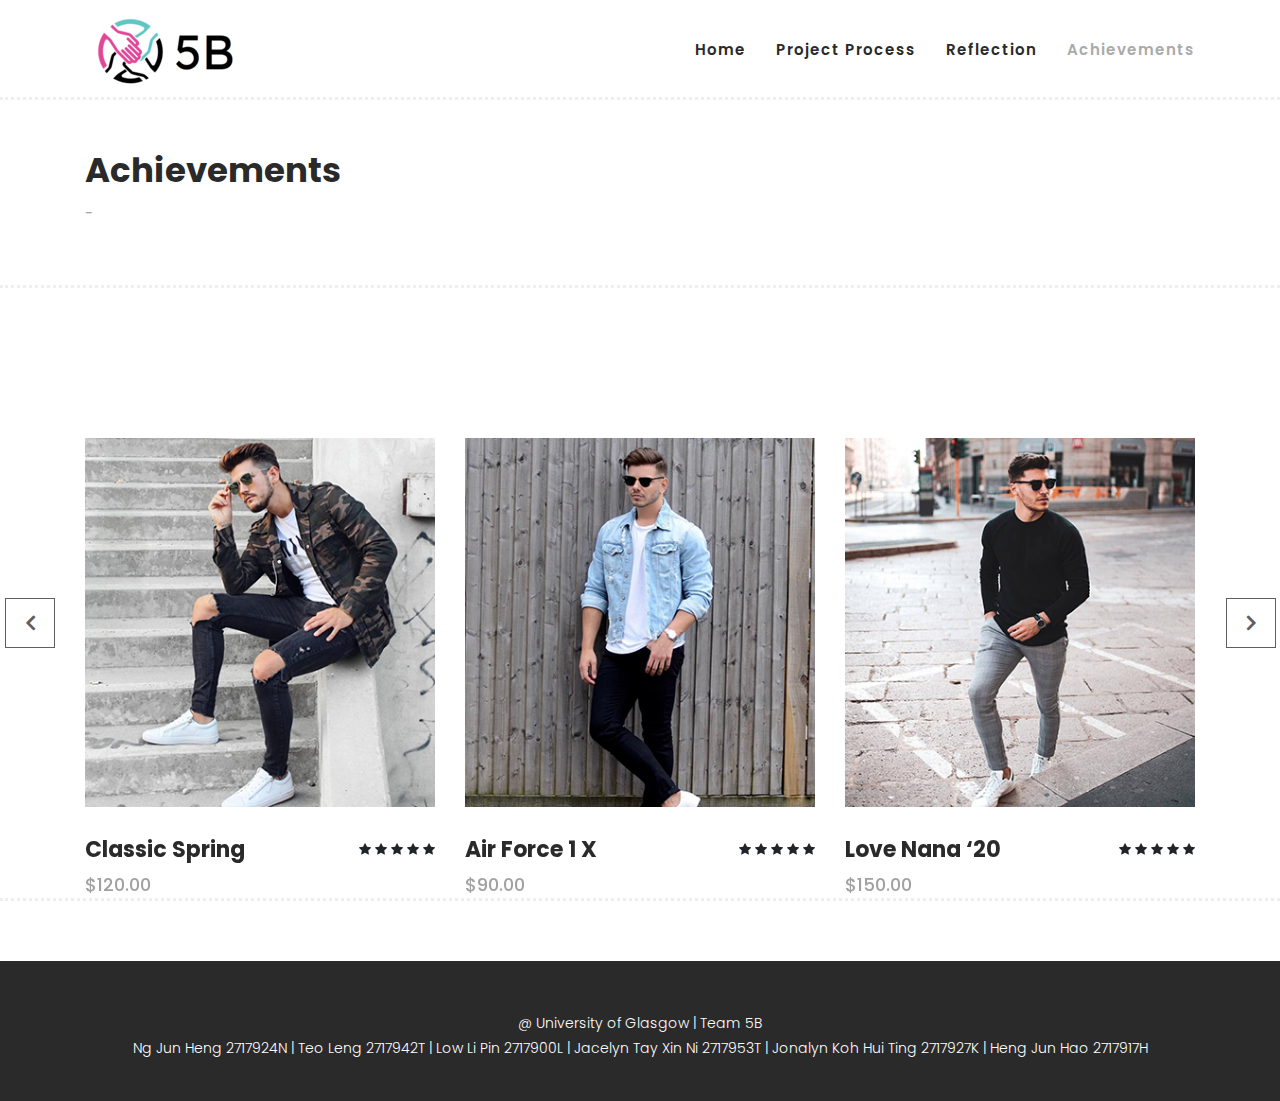
==== achievements.html @ 370e9b80 "projectProcess" ====
<!DOCTYPE html>
<html lang="en">

<head>

    <meta charset="utf-8">
    <meta name="viewport" content="width=device-width, initial-scale=1, shrink-to-fit=no">
    <meta name="description" content="">
    <meta name="author" content="">
    <link href="https://fonts.googleapis.com/css?family=Poppins:100,200,300,400,500,600,700,800,900&display=swap"
        rel="stylesheet">

    <title>Team 5B Portfolio</title>

    <!-- Additional CSS Files -->
    <link rel="stylesheet" type="text/css" href="assets/css/bootstrap.min.css">

    <link rel="stylesheet" type="text/css" href="assets/css/font-awesome.css">

    <link rel="stylesheet" href="assets/css/stylesheet.css">

    <link rel="stylesheet" href="assets/css/owl-carousel.css">

    <link rel="stylesheet" href="assets/css/lightbox.css">

</head>

<body>

    <!-- ***** Header Area Start ***** -->
    <header class="header-area header-sticky">
        <div class="container">
            <div class="row">
                <div class="col-12">
                    <nav class="main-nav">
                        <!-- ***** Logo Start ***** -->
                        <a href="index.html" class="logo">
                            <img src="assets/images/logo.png">
                        </a>
                        <!-- ***** Logo End ***** -->

                        <!-- ***** Menu Start ***** -->
                        <ul class="nav">
                            <li class="scroll-to-section"><a href="index.html">Home</a></li>
                            <li class="scroll-to-section"><a href="projectProcess.html">Project Process</a></li>
                            <li class="scroll-to-section"><a href="reflection.html">Reflection</a></li>
                            <li class="scroll-to-section"><a href="achievements.html" class="active">Achievements</a></li>
                        </ul>
                        <a class='menu-trigger'>
                            <span>Menu</span>
                        </a>
                        <!-- ***** Menu End ***** -->
                    </nav>
                </div>
            </div>
        </div>
    </header>
    <!-- ***** Header Area End ***** -->
    
    <!-- ***** Achievements Area Starts ***** -->
    <section class="section" id="achievements">
        <div class="container">
            <div class="row">
                <div class="col-lg-8">
                    <div class="section-heading">
                        <h2>Achievements</h2>
                        <span>-</span>
                    </div>
                </div>
            </div>
        </div>
    </section>

<!-- ***** Photo Gallery Starts ***** -->
<section class="section" id="photoGallery">
    <div class="container">
        <div class="row">
            <div class="col-lg-12">
                <div class="men-item-carousel">
                    <div class="owl-men-item owl-carousel">
                        <div class="item">
                            <div class="thumb">
                                <div class="hover-content">
                                    <ul>
                                        <li><a href="single-product.html"><i class="fa fa-eye"></i></a></li>
                                        <li><a href="single-product.html"><i class="fa fa-star"></i></a></li>
                                        <li><a href="single-product.html"><i class="fa fa-shopping-cart"></i></a></li>
                                    </ul>
                                </div>
                                <img src="assets/images/men-01.jpg" alt="">
                            </div>
                            <div class="down-content">
                                <h4>Classic Spring</h4>
                                <span>$120.00</span>
                                <ul class="stars">
                                    <li><i class="fa fa-star"></i></li>
                                    <li><i class="fa fa-star"></i></li>
                                    <li><i class="fa fa-star"></i></li>
                                    <li><i class="fa fa-star"></i></li>
                                    <li><i class="fa fa-star"></i></li>
                                </ul>
                            </div>
                        </div>
                        <div class="item">
                            <div class="thumb">
                                <div class="hover-content">
                                    <ul>
                                        <li><a href="single-product.html"><i class="fa fa-eye"></i></a></li>
                                        <li><a href="single-product.html"><i class="fa fa-star"></i></a></li>
                                        <li><a href="single-product.html"><i class="fa fa-shopping-cart"></i></a></li>
                                    </ul>
                                </div>
                                <img src="assets/images/men-02.jpg" alt="">
                            </div>
                            <div class="down-content">
                                <h4>Air Force 1 X</h4>
                                <span>$90.00</span>
                                <ul class="stars">
                                    <li><i class="fa fa-star"></i></li>
                                    <li><i class="fa fa-star"></i></li>
                                    <li><i class="fa fa-star"></i></li>
                                    <li><i class="fa fa-star"></i></li>
                                    <li><i class="fa fa-star"></i></li>
                                </ul>
                            </div>
                        </div>
                        <div class="item">
                            <div class="thumb">
                                <div class="hover-content">
                                    <ul>
                                        <li><a href="single-product.html"><i class="fa fa-eye"></i></a></li>
                                        <li><a href="single-product.html"><i class="fa fa-star"></i></a></li>
                                        <li><a href="single-product.html"><i class="fa fa-shopping-cart"></i></a></li>
                                    </ul>
                                </div>
                                <img src="assets/images/men-03.jpg" alt="">
                            </div>
                            <div class="down-content">
                                <h4>Love Nana ‘20</h4>
                                <span>$150.00</span>
                                <ul class="stars">
                                    <li><i class="fa fa-star"></i></li>
                                    <li><i class="fa fa-star"></i></li>
                                    <li><i class="fa fa-star"></i></li>
                                    <li><i class="fa fa-star"></i></li>
                                    <li><i class="fa fa-star"></i></li>
                                </ul>
                            </div>
                        </div>
                        <div class="item">
                            <div class="thumb">
                                <div class="hover-content">
                                    <ul>
                                        <li><a href="single-product.html"><i class="fa fa-eye"></i></a></li>
                                        <li><a href="single-product.html"><i class="fa fa-star"></i></a></li>
                                        <li><a href="single-product.html"><i class="fa fa-shopping-cart"></i></a></li>
                                    </ul>
                                </div>
                                <img src="assets/images/men-01.jpg" alt="">
                            </div>
                            <div class="down-content">
                                <h4>Classic Spring</h4>
                                <span>$120.00</span>
                                <ul class="stars">
                                    <li><i class="fa fa-star"></i></li>
                                    <li><i class="fa fa-star"></i></li>
                                    <li><i class="fa fa-star"></i></li>
                                    <li><i class="fa fa-star"></i></li>
                                    <li><i class="fa fa-star"></i></li>
                                </ul>
                            </div>
                        </div>
                    </div>
                </div>
            </div>
        </div>
    </div>
</section>
<!-- ***** Photo Gallery Ends ***** -->

    <!-- ***** Footer Start ***** -->
    <footer>
        <div class="container">
            <div class="col-lg-12">
                <div class="under-footer">
                    <p>@ University of Glasgow | Team 5B</p>
                    <p>Ng Jun Heng 2717924N | Teo Leng 2717942T | Low Li Pin 2717900L | Jacelyn Tay Xin Ni 2717953T |
                        Jonalyn Koh Hui Ting 2717927K | Heng Jun Hao 2717917H</p>
                </div>
            </div>
        </div>
    </footer>


    <!-- jQuery -->
    <script src="assets/js/jquery-2.1.0.min.js"></script>

    <!-- Bootstrap -->
    <script src="assets/js/popper.js"></script>
    <script src="assets/js/bootstrap.min.js"></script>

    <!-- Plugins -->
    <script src="assets/js/owl-carousel.js"></script>
    <script src="assets/js/accordions.js"></script>
    <script src="assets/js/datepicker.js"></script>
    <script src="assets/js/scrollreveal.min.js"></script>
    <script src="assets/js/waypoints.min.js"></script>
    <script src="assets/js/jquery.counterup.min.js"></script>
    <script src="assets/js/imgfix.min.js"></script>
    <script src="assets/js/slick.js"></script>
    <script src="assets/js/lightbox.js"></script>
    <script src="assets/js/isotope.js"></script>

    <!-- Global Init -->
    <script src="assets/js/custom.js"></script>

    <script>

        $(function () {
            var selectedClass = "";
            $("p").click(function () {
                selectedClass = $(this).attr("data-rel");
                $("#portfolio").fadeTo(50, 0.1);
                $("#portfolio div").not("." + selectedClass).fadeOut();
                setTimeout(function () {
                    $("." + selectedClass).fadeIn();
                    $("#portfolio").fadeTo(50, 1);
                }, 500);

            });
        });

    </script>

</body>

</html>
---- assets/css/stylesheet.css ----
@import url("https://fonts.googleapis.com/css?family=Poppins:100,200,300,400,500,600,700,800,900");

html, body, div, span, applet, object, iframe, h1, h2, h3, h4, h5, h6, p, blockquote, div
pre, a, abbr, acronym, address, big, cite, code, del, dfn, em, font, img, ins, kbd, q,
s, samp, small, strike, strong, sub, sup, tt, var, b, u, i, center, dl, dt, dd, ol, ul, li,
figure, header, nav, section, article, aside, footer, figcaption {
  margin: 0;
  padding: 0;
  border: 0;
  outline: 0;
}

.clearfix:after {
  content: ".";
  display: block;
  clear: both;
  visibility: hidden;
  line-height: 0;
  height: 0;
}

.clearfix {
  display: inline-block;
}

html[xmlns] .clearfix {
  display: block;
}

* html .clearfix {
  height: 1%;
}

ul, li {
  padding: 0;
  margin: 0;
  list-style: none;
}

header, nav, section, article, aside, footer, hgroup {
  display: block;
}

* {
  box-sizing: border-box;
}

html, body {
  font-family: 'Poppins', sans-serif;
  font-weight: 400;
  background-color: #fff;
  font-size: 16px;
  -ms-text-size-adjust: 100%;
  -webkit-font-smoothing: antialiased;
  -moz-osx-font-smoothing: grayscale;
}

a {
  text-decoration: none !important;
}

h1, h2, h3, h4, h5, h6 {
  margin-top: 0px;
  margin-bottom: 0px;
}

ul {
  margin-bottom: 0px;
}

p {
  font-size: 14px;
  line-height: 25px;
  color: #2a2a2a;
}

/* 
---------------------------------------------
global styles
--------------------------------------------- 
*/
html,
body {
  background: #fff;
  font-family: 'Poppins', sans-serif;
}

::selection {
  background: #2a2a2a;
  color: #fff;
}

::-moz-selection {
  background: #2a2a2a;
  color: #fff;
}

@media (max-width: 991px) {
  html, body {
    overflow-x: hidden;
  }
  .mobile-top-fix {
    margin-top: 30px;
    margin-bottom: 0px;
  }
  .mobile-bottom-fix {
    margin-bottom: 30px;
  }
  .mobile-bottom-fix-big {
    margin-bottom: 60px;
  }
}

.main-border-button a {
  font-size: 13px;
  color: #fff;
  border: 1px solid #fff;
  padding: 12px 25px;
  display: inline-block;
  font-weight: 500;
  transition: all .3s;
}

.main-border-button a:hover {
  background-color: #fff;
  color: #2a2a2a;
}

.main-white-button a {
  font-size: 13px;
  color: #2a2a2a;
  background-color: #fff;
  padding: 12px 25px;
  display: inline-block;
  border-radius: 3px;
  font-weight: 600;
  transition: all .3s;
}

.main-white-button a:hover {
  opacity: 0.9;
}

.main-text-button a {
  font-size: 13px;
  color: #fff;
  font-weight: 600;
  transition: all .3s;
}

.main-text-button a:hover {
  opacity: 0.9;
}

.section-heading h2 {
  font-size: 34px;
  font-weight: 700;
  color: #2a2a2a;
}

.section-heading span {
  font-size: 14px;
  color: #a1a1a1;
  font-style: italic;
  font-weight: 400;
}



/* 
---------------------------------------------
header
--------------------------------------------- 
*/

.background-header {
  border-bottom: none !important;
  background-color: #fff;
  height: 80px!important;
  position: fixed!important;
  top: 0px;
  left: 0px;
  right: 0px;
  box-shadow: 0px 0px 10px rgba(0,0,0,0.15)!important;
}

.background-header .logo,
.background-header .main-nav .nav li a {
  color: #1e1e1e!important;
}

.background-header .main-nav .nav li:hover a {
  color: #2a2a2a!important;
}

.background-header .nav li a.active {
  color: #2a2a2a!important;
}

.header-area {
  border-bottom: 3px dotted #eee;
  box-shadow: none;
  background-color: #fff;
  position: absolute;
  top: 0px;
  left: 0px;
  right: 0px;
  z-index: 100;
  height: 100px;
  -webkit-transition: all .5s ease 0s;
  -moz-transition: all .5s ease 0s;
  -o-transition: all .5s ease 0s;
  transition: all .5s ease 0s;
}

.header-area .main-nav {
  min-height: 80px;
  background: transparent;
}

.header-area .main-nav .logo {
  line-height: 100px;
  color: #fff;
  font-size: 28px;
  font-weight: 700;
  text-transform: uppercase;
  letter-spacing: 2px;
  float: left;
  -webkit-transition: all 0.3s ease 0s;
  -moz-transition: all 0.3s ease 0s;
  -o-transition: all 0.3s ease 0s;
  transition: all 0.3s ease 0s;
}

.background-header .main-nav .logo {
  line-height: 75px;
}

.background-header .nav {
  margin-top: 20px !important;
}

.header-area .main-nav .nav {
  float: right;
  margin-top: 30px;
  margin-right: 0px;
  background-color: transparent;
  -webkit-transition: all 0.3s ease 0s;
  -moz-transition: all 0.3s ease 0s;
  -o-transition: all 0.3s ease 0s;
  transition: all 0.3s ease 0s;
  position: relative;
  z-index: 999;
}

.header-area .main-nav .nav li {
  padding-left: 15px;
  padding-right: 15px;
}

.header-area .main-nav .nav li:last-child {
  padding-right: 0px;
}

.header-area .main-nav .nav li a {
  display: block;
  font-weight: 600;
  font-size: 15px;
  color: #2a2a2a;
  text-transform: capitalize;
  -webkit-transition: all 0.3s ease 0s;
  -moz-transition: all 0.3s ease 0s;
  -o-transition: all 0.3s ease 0s;
  transition: all 0.3s ease 0s;
  height: 40px;
  line-height: 40px;
  border: transparent;
  letter-spacing: 1px;
}

.header-area .main-nav .nav li a {
  color: #2a2a2a;
}

.header-area .main-nav .nav li:hover a,
.header-area .main-nav .nav li a.active {
  color: #aaa!important;
}

.background-header .main-nav .nav li:hover a,
.background-header .main-nav .nav li a.active {
  color: #aaa!important;
  opacity: 1;
}

.header-area .main-nav .nav li.submenu {
  position: relative;
  padding-right: 30px;
}

.header-area .main-nav .nav li.submenu:after {
  font-family: FontAwesome;
  content: "\f107";
  font-size: 12px;
  color: #2a2a2a;
  position: absolute;
  right: 18px;
  top: 12px;
}

.background-header .main-nav .nav li.submenu:after {
  color: #2a2a2a;
}

.header-area .main-nav .nav li.submenu ul {
  position: absolute;
  width: 200px;
  box-shadow: 0 2px 28px 0 rgba(0, 0, 0, 0.06);
  overflow: hidden;
  top: 50px;
  opacity: 0;
  transform: translateY(+2em);
  visibility: hidden;
  z-index: -1;
  transition: all 0.3s ease-in-out 0s, visibility 0s linear 0.3s, z-index 0s linear 0.01s;
}

.header-area .main-nav .nav li.submenu ul li {
  margin-left: 0px;
  padding-left: 0px;
  padding-right: 0px;
}

.header-area .main-nav .nav li.submenu ul li a {
  opacity: 1;
  display: block;
  background: #f7f7f7;
  color: #2a2a2a!important;
  padding-left: 20px;
  height: 40px;
  line-height: 40px;
  -webkit-transition: all 0.3s ease 0s;
  -moz-transition: all 0.3s ease 0s;
  -o-transition: all 0.3s ease 0s;
  transition: all 0.3s ease 0s;
  position: relative;
  font-size: 13px;
  font-weight: 400;
  border-bottom: 1px solid #eee;
}

.header-area .main-nav .nav li.submenu ul li a:hover {
  background: #fff;
  color: #aaa!important;
  padding-left: 25px;
}

.header-area .main-nav .nav li.submenu ul li a:hover:before {
  width: 3px;
}

.header-area .main-nav .nav li.submenu:hover ul {
  visibility: visible;
  opacity: 1;
  z-index: 1;
  transform: translateY(0%);
  transition-delay: 0s, 0s, 0.3s;
}

.header-area .main-nav .menu-trigger {
  cursor: pointer;
  display: block;
  position: absolute;
  top: 33px;
  width: 32px;
  height: 40px;
  text-indent: -9999em;
  z-index: 99;
  right: 40px;
  display: none;
}

.background-header .main-nav .menu-trigger {
  top: 23px;
}

.header-area .main-nav .menu-trigger span,
.header-area .main-nav .menu-trigger span:before,
.header-area .main-nav .menu-trigger span:after {
  -moz-transition: all 0.4s;
  -o-transition: all 0.4s;
  -webkit-transition: all 0.4s;
  transition: all 0.4s;
  background-color: #1e1e1e;
  display: block;
  position: absolute;
  width: 30px;
  height: 2px;
  left: 0;
}

.background-header .main-nav .menu-trigger span,
.background-header .main-nav .menu-trigger span:before,
.background-header .main-nav .menu-trigger span:after {
  background-color: #1e1e1e;
}

.header-area .main-nav .menu-trigger span:before,
.header-area .main-nav .menu-trigger span:after {
  -moz-transition: all 0.4s;
  -o-transition: all 0.4s;
  -webkit-transition: all 0.4s;
  transition: all 0.4s;
  background-color: #1e1e1e;
  display: block;
  position: absolute;
  width: 30px;
  height: 2px;
  left: 0;
  width: 75%;
}

.background-header .main-nav .menu-trigger span:before,
.background-header .main-nav .menu-trigger span:after {
  background-color: #1e1e1e;
}

.header-area .main-nav .menu-trigger span:before,
.header-area .main-nav .menu-trigger span:after {
  content: "";
}

.header-area .main-nav .menu-trigger span {
  top: 16px;
}

.header-area .main-nav .menu-trigger span:before {
  -moz-transform-origin: 33% 100%;
  -ms-transform-origin: 33% 100%;
  -webkit-transform-origin: 33% 100%;
  transform-origin: 33% 100%;
  top: -10px;
  z-index: 10;
}

.header-area .main-nav .menu-trigger span:after {
  -moz-transform-origin: 33% 0;
  -ms-transform-origin: 33% 0;
  -webkit-transform-origin: 33% 0;
  transform-origin: 33% 0;
  top: 10px;
}

.header-area .main-nav .menu-trigger.active span,
.header-area .main-nav .menu-trigger.active span:before,
.header-area .main-nav .menu-trigger.active span:after {
  background-color: transparent;
  width: 100%;
}

.header-area .main-nav .menu-trigger.active span:before {
  -moz-transform: translateY(6px) translateX(1px) rotate(45deg);
  -ms-transform: translateY(6px) translateX(1px) rotate(45deg);
  -webkit-transform: translateY(6px) translateX(1px) rotate(45deg);
  transform: translateY(6px) translateX(1px) rotate(45deg);
  background-color: #1e1e1e;
}

.background-header .main-nav .menu-trigger.active span:before {
  background-color: #1e1e1e;
}

.header-area .main-nav .menu-trigger.active span:after {
  -moz-transform: translateY(-6px) translateX(1px) rotate(-45deg);
  -ms-transform: translateY(-6px) translateX(1px) rotate(-45deg);
  -webkit-transform: translateY(-6px) translateX(1px) rotate(-45deg);
  transform: translateY(-6px) translateX(1px) rotate(-45deg);
  background-color: #1e1e1e;
}

.background-header .main-nav .menu-trigger.active span:after {
  background-color: #1e1e1e;
}

.header-area.header-sticky {
  min-height: 80px;
}

.header-area .nav {
  margin-top: 30px;
}

.header-area.header-sticky .nav li a.active {
  color: #aaa;
}

@media (max-width: 1200px) {
  .header-area .main-nav .nav li {
    padding-left: 12px;
    padding-right: 12px;
  }
  .header-area .main-nav:before {
    display: none;
  }
}

@media (max-width: 767px) {
  .header-area .main-nav .logo {
    color: #1e1e1e;
  }
  .header-area.header-sticky .nav li a:hover,
  .header-area.header-sticky .nav li a.active {
    color: #aaa!important;
    opacity: 1;
  }
  .header-area.header-sticky .nav li.search-icon a {
    width: 100%;
  }
  .header-area {
    background-color: #f7f7f7;
    padding: 0px 15px;
    height: 100px;
    box-shadow: none;
    text-align: center;
  }
  .header-area .container {
    padding: 0px;
  }
  .header-area .logo {
    margin-left: 30px;
  }
  .header-area .menu-trigger {
    display: block !important;
  }
  .header-area .main-nav {
    overflow: hidden;
  }
  .header-area .main-nav .nav {
    float: none;
    width: 100%;
    display: none;
    -webkit-transition: all 0s ease 0s;
    -moz-transition: all 0s ease 0s;
    -o-transition: all 0s ease 0s;
    transition: all 0s ease 0s;
    margin-left: 0px;
  }
  .header-area .main-nav .nav li:first-child {
    border-top: 1px solid #eee;
  }
  .header-area.header-sticky .nav {
    margin-top: 100px !important;
  }
  .header-area .main-nav .nav li {
    width: 100%;
    background: #fff;
    border-bottom: 1px solid #eee;
    padding-left: 0px !important;
    padding-right: 0px !important;
  }
  .header-area .main-nav .nav li a {
    height: 50px !important;
    line-height: 50px !important;
    padding: 0px !important;
    border: none !important;
    background: #f7f7f7 !important;
    color: #191a20 !important;
  }
  .header-area .main-nav .nav li a:hover {
    background: #eee !important;
    color: #aaa!important;
  }
  .header-area .main-nav .nav li.submenu ul {
    position: relative;
    visibility: inherit;
    opacity: 1;
    z-index: 1;
    transform: translateY(0%);
    transition-delay: 0s, 0s, 0.3s;
    top: 0px;
    width: 100%;
    box-shadow: none;
    height: 0px;
  }
  .header-area .main-nav .nav li.submenu ul li a {
    font-size: 12px;
    font-weight: 400;
  }
  .header-area .main-nav .nav li.submenu ul li a:hover:before {
    width: 0px;
  }
  .header-area .main-nav .nav li.submenu ul.active {
    height: auto !important;
  }
  .header-area .main-nav .nav li.submenu:after {
    color: #3B566E;
    right: 25px;
    font-size: 14px;
    top: 15px;
  }
  .header-area .main-nav .nav li.submenu:hover ul, .header-area .main-nav .nav li.submenu:focus ul {
    height: 0px;
  }
}

@media (min-width: 767px) {
  .header-area .main-nav .nav {
    display: flex !important;
  }
}


/* 
---------------------------------------------
banner
--------------------------------------------- 
*/

.main-banner {
  border-bottom: 3px dotted #eee;
  padding-top: 120px;
  padding-bottom: 30px;
}

.main-banner .left-content .thumb img {
  width: 204%;
  overflow: hidden;
}

.main-banner .left-content .thumb {
  position: relative;
}

.main-banner .left-content .thumb:before {
  content: "";
  position: absolute;
  top: 0;
  left: 0;
  width: 204%;
  height: 100%;
  background-color: rgba(0, 0, 0, 0.5); /* Adjust the opacity (last value) as needed */
}

.main-banner .left-content .inner-content {
  position: absolute;
  left: 100px;
  top: 50%;
}

.main-banner .left-content .inner-content h4 {
  color: #fff;
  margin-top: -10px;
  font-size: 52px;
  font-weight: 700;
  margin-bottom: 20px;
}

.main-banner .left-content .inner-content span {
  font-size: 16px;
  color: #fff;
  font-weight: 400;
  font-style: italic;
  display: block;
  margin-bottom: 30px;
}

/*
---------------------------------------------
Project Background
---------------------------------------------
*/

#projectBg {
  padding-top: 50px;
  padding-bottom: 50px;
  border-bottom: 3px dotted #eee;
}

#projectBg .left-content {
  margin-right: 30px;
}

#projectBg .left-content h2 {
  font-size: 34px;
  font-weight: 700;
  color: #2a2a2a;
}

#projectBg .left-content p {
  font-size: 14px;
  color: #2a2a2a;
  font-weight: 500;
  display: block;
  margin-top: 25px;
}

#projectBg .left-content .main-border-button a {
  color: #2a2a2a;
  border-color: #2a2a2a;
  margin-top: 35px;
}

#projectBg .left-content .main-border-button a:hover {
  background-color: #2a2a2a;
  color: #fff;
}

#projectBg img {
  width: 100%;
  overflow: hidden;
}

#projectBg .leather {
  margin-bottom: 30px;
}

#projectBg .first-image {
  margin-bottom: 30px;
  margin-left: 20px;
}

/*
---------------------------------------------
Problem
---------------------------------------------
*/

#problem {
  padding-top: 50px;
  padding-bottom: 50px;
  border-bottom: 3px dotted #eee;
}

#problem .left-content {
  margin-right: 30px;
}

#problem .left-content h2 {
  font-size: 34px;
  font-weight: 700;
  color: #2a2a2a;
  margin-left: 11px;
}

#problem .left-content p {
  font-size: 14px;
  color: #2a2a2a;
  font-weight: 500;
  display: block;
  margin-top: 25px;
  margin-left: 11px;
}

/*
---------------------------------------------
Project Process
---------------------------------------------
*/

#projectProcess {
  padding-top: 150px;
  border-bottom: 3px dotted #eee;
}

#projectProcess .section-heading {
  margin-bottom: 60px;
}

#projectProcess .section-heading h2{
  margin-bottom: 10px;
}

/*
---------------------------------------------
July 18
---------------------------------------------
*/

#jul18 {
  padding-top: 50px;
  padding-bottom: 50px;
  margin-left: 30px;
  border-bottom: 3px dotted #eee;
}

#jul18 .left-content {
  margin-right: 30px;
}

#jul18 .left-content h2 {
  font-size: 34px;
  font-weight: 700;
  color: #2a2a2a;
}

#jul18 .left-content p {
  font-size: 14px;
  color: #2a2a2a;
  font-weight: 500;
  display: block;
  margin-top: 25px;
}

#jul18 .left-content ol {
  font-size: 14px;
  color: #2a2a2a;
  font-weight: 500;
  display: block;
  margin-top: 25px;
}

#jul18 .left-content li {
  list-style-type: decimal;
  margin-left: 20px;
}

#jul18 .left-content .main-border-button a {
  color: #2a2a2a;
  border-color: #2a2a2a;
  margin-top: 35px;
}

#jul18 .left-content .main-border-button a:hover {
  background-color: #2a2a2a;
  color: #fff;
}

#jul18 img {
  width: 100%;
  overflow: hidden;
}

#jul18 .leather {
  margin-bottom: 30px;
}

#jul18 .first-image {
  margin-bottom: 30px;
  margin-left: 20px;
}

/*
---------------------------------------------
July 19
---------------------------------------------
*/

#jul19 {
  padding-top: 50px;
  padding-bottom: 50px;
  border-bottom: 3px dotted #eee;
}

#jul19 .left-content {
  margin-right: 30px;
}

#jul19 .left-content h2 {
  font-size: 34px;
  font-weight: 700;
  color: #2a2a2a;
}

#jul19 .left-content p {
  font-size: 14px;
  color: #2a2a2a;
  font-weight: 500;
  display: block;
  margin-top: 25px;
}

#jul19 .left-content ol {
  font-size: 14px;
  color: #2a2a2a;
  font-weight: 500;
  display: block;
  margin-top: 25px;
}

#jul19 .left-content li {
  list-style-type: decimal;
  margin-left: 20px;
}

#jul19 .left-content .main-border-button a {
  color: #2a2a2a;
  border-color: #2a2a2a;
  margin-top: 35px;
}

#jul19 .left-content .main-border-button a:hover {
  background-color: #2a2a2a;
  color: #fff;
}

#jul19 img {
  width: 100%;
  overflow: hidden;
}

#jul19 .right-content p{
  font-style: italic;
  font-size: 12px;;
  text-align: center;
  margin-bottom: 25px;
}

#jul19 .leather {
  margin-bottom: 30px;
}

#jul19 .first-image {
  margin-bottom: 5px;
  margin-left: 20px;
}

#jul19 .second-image {
  margin-bottom: 5px;
  margin-left: 20px;
}

#jul19 .third-image {
  margin-bottom: 5px;
  margin-left: 20px;
}

/*
---------------------------------------------
Reflection
---------------------------------------------
*/

#reflection {
  padding-top: 150px;
  border-bottom: 3px dotted #eee;
}

#reflection .section-heading {
  margin-bottom: 60px;
}

#reflection .section-heading h2{
  margin-bottom: 10px;
}

/*
---------------------------------------------
Achievements
---------------------------------------------
*/

#achievements {
  padding-top: 150px;
  border-bottom: 3px dotted #eee;
}

#achievements .section-heading {
  margin-bottom: 60px;
}

#achievements .section-heading h2{
  margin-bottom: 10px;
}

/* 
---------------------------------------------
footer
--------------------------------------------- 
*/

footer {
  margin-top: 60px;
  padding: 10px 0px 30px 0px;
  background-color: #2a2a2a;
}

footer .logo {
  margin-bottom: 20px;
}

footer ul li {
  display: block;
  margin-bottom: 10px;
}

footer ul li a {
  font-size: 14px;
  color: #fff;
  transition: all .3s;
}

footer ul li a:hover {
  color: #aaa;
}

footer h4 {
  letter-spacing: 0.5px;
  font-size: 16px;
  color: #fff;
  font-weight: 700;
  margin-bottom: 20px;
}

footer .under-footer {
  margin-top: 30px;
  margin-bottom: 10px;
  padding-top: 10px;
  text-align: center;
}

footer .under-footer ul {
  margin-top: 20px;
}

footer .under-footer ul li {
  display: inline-block;
  margin: 0px 10px;
}

footer .under-footer ul li a {
  font-size: 22px;
}

footer .under-footer p {
  color: #fff;
  font-size: 14px;
  font-weight: 300;
}

footer .under-footer a {
  color: #cff;
}

footer .under-footer a:hover {
  color: #c66;
}

/*
---------------------------------------------
Photo Gallery
---------------------------------------------
*/

#photoGallery {
  padding-top: 150px;
  border-bottom: 3px dotted #eee;
}

#photoGallery .section-heading {
  margin-bottom: 60px;
}

#photoGallery .section-heading h2{
  margin-bottom: 10px;
}

#photoGallery .item .down-content {
  padding-top: 30px;
  position: relative;
  z-index: 3;
  background-color: #fff;
}

#photoGallery .item .down-content h4 {
  font-size: 22px;
  color: #2a2a2a;
  font-weight: 700;
  margin-bottom: 8px;
}

#photoGallery .item .down-content span {
  font-size: 18px;
  color: #a1a1a1;
  font-weight: 500;
  display: block;
}

#photoGallery .item .down-content ul.stars {
  position: absolute;
  right: 0;
  top: 30px;
}

#photoGallery .item .down-content ul.stars li {
  display: inline;
  font-size: 13px;
}

#photoGallery .item .thumb .hover-content {
  position: absolute;
  z-index: 2;
  text-align: center;
  bottom: -60px;
  width: 100%;
  opacity: 0;
  visibility: hidden;
  transition: all .5s;
}

#photoGallery .item .thumb:hover .hover-content {
  bottom: 30px;
  opacity: 1;
  visibility: visible;
}

#photoGallery .item .thumb {
  position: relative;
}

#photoGallery .item .thumb .hover-content ul li {
  display: inline;
  margin: 0px 10px;
}

#photoGallery .item .thumb .hover-content ul li a {
  width: 50px;
  height: 50px;
  text-align: center;
  line-height: 50px;
  display: inline-block;
  color: #2a2a2a;
  background-color: #fff;
}

#prophotoGalleryjectProcess .owl-nav {
  text-align: center;
  position: absolute;
  width: 100%;
  top: 40%;
  transform: translateY(-25px);
}

#photoGallery .owl-dots {
  display: none;
}
    
#photoGallery .owl-nav .owl-prev{
  position: absolute;
  left: -80px;
  top: 160px;
  outline: none;
}

#photoGallery .owl-nav .owl-prev span,
#photoGallery .owl-nav .owl-next span {
  opacity: 0;
}

#photoGallery .owl-nav .owl-prev:before {
  display: inline-block;
  font-family: 'FontAwesome';
  color: #2a2a2a;
  font-size: 25px;
  font-weight: 700;
  content: '\f104';
  width: 50px;
  height: 50px;
  background-color: transparent;
  line-height: 48px;
  border :1px solid #2a2a2a;
}

#photoGallery .owl-nav .owl-prev {
  opacity: 0.75;
  transition: all .5s;
}

#photoGallery .owl-nav .owl-prev:hover {
  opacity: 1;
}

#photoGallery .owl-nav .owl-next {
  opacity: 0.75;
  transition: all .5s;
}

#photoGallery .owl-nav .owl-next:hover {
  opacity: 1;
}

#photoGallery .owl-nav .owl-next{
  outline: none;
  position: absolute;
  right: -85px;
  top: 160px;
}

#photoGallery .owl-nav .owl-next:before {
  display: inline-block;
  font-family: 'FontAwesome';
  color: #2a2a2a;
  font-size: 25px;
  font-weight: 700;
  content: '\f105';
  width: 50px;
  height: 50px;
  background-color: transparent;
  line-height: 48px;
  border :1px solid #2a2a2a;
}










/* 
---------------------------------------------
Products Page
--------------------------------------------- 
*/

.page-heading {
  margin-top: 160px;
  margin-bottom: 30px;
  background-image: url(../images/products-page-heading.jpg);
  background-position: center center;
  background-size: cover;
  background-repeat: no-repeat;
}

.page-heading .inner-content {
  padding: 150px 0px;
  text-align: center;
}

.page-heading .inner-content h2 {
  font-size: 52px;
  color: #fff;
  font-weight: 700;
  margin-bottom: 15px;
}

.page-heading .inner-content span {
  font-size: 16px;
  font-weight: 500;
  color: #fff;
  font-style: italic;
}

#products .section-heading {
  text-align: center;
  margin-bottom: 60px;
  margin-top: 80px;
}

#products .item {
  margin-bottom: 30px;
}

#products .item .thumb img {
  width: 100%;
  overflow: hidden;
}

#products .item .down-content {
  padding-top: 20px;
  position: relative;
  z-index: 3;
  background-color: #fff;
}

#products .item .down-content h4 {
  font-size: 22px;
  color: #2a2a2a;
  font-weight: 700;
  margin-bottom: 8px;
}

#products .item .down-content span {
  font-size: 18px;
  color: #a1a1a1;
  font-weight: 500;
  display: block;
}

#products .item .down-content ul.stars {
  position: absolute;
  right: 0;
  top: 20px;
}

#products .item .down-content ul.stars li {
  display: inline;
  font-size: 13px;
}

#products .item .thumb .hover-content {
  position: absolute;
  z-index: 2;
  text-align: center;
  bottom: -60px;
  width: 100%;
  opacity: 0;
  visibility: hidden;
  transition: all .5s;
}

#products .item .thumb:hover .hover-content {
  bottom: 30px;
  opacity: 1;
  visibility: visible;
}

#products .item .thumb {
  position: relative;
}

#products .item .thumb .hover-content ul li {
  display: inline;
  margin: 0px 10px;
}

#products .item .thumb .hover-content ul li a {
  width: 50px;
  height: 50px;
  text-align: center;
  line-height: 50px;
  display: inline-block;
  color: #2a2a2a;
  background-color: #fff;
}

#products .pagination {
  margin-top: 30px;
  margin-bottom: 40px;
}

#products .pagination ul {
  text-align: center;
  width: 100%;
}

#products .pagination ul li {
  display: inline;
  margin: 0px 5px;
}

#products .pagination ul li a {
  width: 44px;
  height: 44px;
  border: 1px solid #2a2a2a;
  display: inline-block;
  text-align: center;
  line-height: 44px;
  font-size: 14px;
  font-weight: 500;
  color: #2a2a2a;
}

#products .pagination ul li a:hover,
#products .pagination ul li.active a {
  background-color: #2a2a2a;
  color: #fff;
}



/* 
---------------------------------------------
Single Product Page
--------------------------------------------- 
*/

#product {
  margin-top: 80px;
}

#product .left-images img {
  width: 100%;
  overflow: hidden;
  margin-bottom: 30px;
}

#product .right-content {
  position: relative;
  z-index: 3;
  background-color: #fff;
}

#product .right-content h4 {
  font-size: 22px;
  color: #2a2a2a;
  font-weight: 700;
  margin-bottom: 0px;
}

#product .right-content span.price {
  font-size: 18px;
  color: #a1a1a1;
  font-weight: 500;
  display: block;
  margin-top: 5px;
  border-bottom: 1px solid #eee;
  padding-bottom: 20px;
}

#product .right-content ul.stars {
  position: absolute;
  right: 0;
  top: 0;
}

#product .right-content ul.stars li {
  display: inline;
  font-size: 13px;
}

#product .right-content span {
  font-size: 14px;
  color: #aaaaaa;
  font-weight: 500;
  display: block;
  margin-top: 25px;
}

#product .right-content .quote {
  margin-top: 25px;
}

#product .right-content .quote i {
  float: left;
  font-size: 32px;
  margin-right: 15px;
  margin-top: 10px;
}

#product .right-content .quote p {
  font-style: italic;
  color: #2a2a2a;
  font-weight: 500;
}

#product .right-content p {
  font-size: 14px;
  color: #aaaaaa;
  font-weight: 500;
  display: block;
  margin-top: 25px;
}

.quantity-content {
  margin-top: 30px;
  padding-top: 30px;
  border-top: 1px solid #eee;
  border-bottom: 1px solid #eee;
  width: 100%;
  padding-bottom: 30px;
  margin-bottom: 30px;
}

.quantity-content .left-content {
  float: left;
  margin-right: 30px;
}

.quantity-content .right-content {
  text-align: right;
}

.quantity-content .left-content h6 {
  padding-top: 7px;
  font-size: 20px;
  font-weight: 700;
  color: #aaa;
  position: relative;
  z-index: 11;
}

.total h4 {
  float: left;
  font-size: 20px;
  margin-top: 10px;
  color: #aaa!important;
}

.total .main-border-button {
  text-align: right;
}

.total .main-border-button a {
  border-color: #2a2a2a;
  color: #2a2a2a;
}

.total .main-border-button a:hover {
  color: #fff;
  background-color: #2a2a2a;
}

.quantity {
  display: inline-block; }
 
 .quantity .input-text.qty {
  width: 35px;
  height: 39px;
  padding: 0 5px;
  text-align: center;
  background-color: transparent;
  border: 1px solid #efefef;
 }
 
 .quantity.buttons_added {
  text-align: left;
  position: relative;
  white-space: nowrap;
  vertical-align: top; }
 
 .quantity.buttons_added input {
  display: inline-block;
  margin: 0;
  vertical-align: top;
  box-shadow: none;
 }
 
 .quantity.buttons_added .minus,
 .quantity.buttons_added .plus {
  padding: 7px 10px 8px;
  height: 39px;
  background-color: #ffffff;
  border: 1px solid #efefef;
  cursor:pointer;}
 
 .quantity.buttons_added .minus {
  border-right: 0; }
 
 .quantity.buttons_added .plus {
  border-left: 0; }
 
 .quantity.buttons_added .minus:hover,
 .quantity.buttons_added .plus:hover {
  background: #eeeeee; }
 
 .quantity input::-webkit-outer-spin-button,
 .quantity input::-webkit-inner-spin-button {
  -webkit-appearance: none;
  -moz-appearance: none;
  margin: 0; }
  
  .quantity.buttons_added .minus:focus,
 .quantity.buttons_added .plus:focus {
  outline: none; }



/* 
---------------------------------------------
About Us Page
--------------------------------------------- 
*/

.about-page-heading {
  margin-top: 160px;
  margin-bottom: 30px;
  background-image: url(../images/about-us-page-heading.jpg);
  background-position: center center;
  background-size: cover;
  background-repeat: no-repeat;
}

.about-us {
  margin-top: 80px;
}

.about-us .left-image img {
  width: 100%;
  overflow: hidden;
}

.about-us .right-content {
  margin-left: 30px;
}

.about-us .right-content h4 {
  font-size: 34px;
  font-weight: 700;
  color: #2a2a2a;
}

.about-us .right-content span {
  font-size: 14px;
  color: #aaaaaa;
  font-weight: 500;
  display: block;
  margin-top: 25px;
}

.about-us .right-content .quote {
  margin-top: 25px;
}

.about-us .right-content .quote i {
  float: left;
  font-size: 32px;
  margin-right: 15px;
  margin-top: 10px;
}

.about-us .right-content .quote p {
  font-style: italic;
  color: #2a2a2a;
  font-weight: 500;
}

.about-us .right-content p {
  font-size: 14px;
  color: #aaaaaa;
  font-weight: 500;
  display: block;
  margin-top: 25px;
}

.about-us .right-content ul {
  border-top: 3px dotted #eee;
  margin-top: 30px;
  padding-top: 30px;
}

.about-us .right-content ul li {
  display: inline-block;
  margin-right: 5px;
}

.about-us .right-content ul li a {
  width: 44px;
  height: 44px;
  background-color: #2a2a2a;
  color: #fff;
  display: inline-block;
  text-align: center;
  line-height: 44px;
  border-radius: 50%;
  transition: all .5s;
}

.about-us .right-content ul li a:hover {
  background-color: #eee;
  color: #2a2a2a;
}

.our-team {
  margin-top: 100px;
  padding-top: 90px;
  padding-bottom: 90px;
  border-top: 3px dotted #eee;
}

.our-team .section-heading {
  margin-bottom: 60px;
  text-align: center;
}

.our-team .section-heading h2 {
  margin-bottom: 10px;
}

.our-team .team-item .thumb {
  position: relative;
}

.our-team .team-item .thumb img {
  width: 100%;
  overflow: hidden;
}

.our-team .team-item .thumb .hover-effect {
  position: absolute;
  background-color: rgba(0,0,0,0.9);
  width: 100%;
  text-align: center;
  top: 0;
  bottom: 0;
  opacity: 0;
  visibility: hidden;
  transition: all .3s;
}

.our-team .team-item .thumb:hover .hover-effect {
  opacity: 1;
  visibility: visible;
}

.our-team .team-item .thumb .hover-effect .inner-content {
  position: absolute;
  top: 50%;
  text-align: center;
  width: 100%;
  transform: translateY(-22px);
}

.our-team .team-item .thumb .hover-effect .inner-content ul li {
  display: inline-block;
  margin: 0px 5px;
}

.our-team .team-item .thumb .hover-effect .inner-content ul li a {
  width: 44px;
  height: 44px;
  background-color: #fff;
  color: #2a2a2a;
  display: inline-block;
  text-align: center;
  line-height: 44px;
  border-radius: 50%;
  transition: all .3s;
}

.our-team .team-item .thumb .hover-effect .inner-content ul li a:hover {
  background-color: #2a2a2a;
  color: #fff;
}

.our-team .team-item .down-content {
  text-align: center;
  padding-top: 25px;
}

.our-team .team-item .down-content h4 {
  font-size: 24px;
  color: #2a2a2a;
  font-weight: 700;
  margin-bottom: 5px;
}

.our-team .team-item .down-content span {
  font-size: 14px;
  color: #a1a1a1;
  font-weight: 500;
  display: block;
  font-style: italic;
}

.our-services {
  padding-top: 90px;
  padding-bottom: 90px;
  border-top: 3px dotted #eee;
  border-bottom: 3px dotted #eee;
}

.our-services .section-heading {
  margin-bottom: 60px;
  text-align: center;
}

.our-services .section-heading h2 {
  margin-bottom: 10px;
}

.our-services .service-item {
  padding: 30px;
  box-shadow: 0px 0px 15px rgba(0,0,0,0.10);
  text-align: center;
}

.our-services .service-item img {
  width: 100%;
  overflow: hidden;
}

.our-services .service-item h4 {
  font-size: 24px;
  font-weight: 700;
  color: #2a2a2a;
  margin-bottom: 20px;
}

.our-services .service-item p {
  margin-bottom: 25px;
}



/* 
---------------------------------------------
contact Us Page
--------------------------------------------- 
*/

.contact-us {
  margin-top: 90px;
  border-bottom: 3px dotted #eee;
  padding-bottom: 90px;
}

.contact-us .section-heading {
  margin-bottom: 40px;
}

.contact-us #map {
  margin-right: 30px;
}

.contact-us form input {
  width: 100%;
  height: 44px;
  line-height: 44px;
  padding: 0px 15px;
  font-size: 14px;
  font-style: italic;
  font-weight: 500;
  color: #aaa;
  border-radius: 0px;
  border: 1px solid #7a7a7a;
  box-shadow: none;
}

.contact-us form input::focus {
  border-color: #2a2a2a;
  border-radius: 0px;
}

.contact-us form textarea {
  width: 100%;
  height: 140px;
  min-height: 120px;
  max-height: 200px;
  margin-top: 30px;
  margin-bottom: 25px;
  line-height: 44px;
  padding: 0px 15px;
  font-size: 14px;
  font-style: italic;
  font-weight: 500;
  color: #aaa;
  border-radius: 0px;
  border: 1px solid #7a7a7a;
  box-shadow: none;
}

.contact-us form textarea::focus {
  border-color: #2a2a2a;
  border-radius: 0px;
}

.contact-us form button {
  width: 44px;
  height: 44px;
  display: inline-block;
  text-align: center;
  line-height: 44px;
  background-color: #2a2a2a;
  box-shadow: none;
  border: 1px solid transparent;
  color: #fff;
  transition: all 0.3s;
}

.contact-us form button:hover {
  background-color: #fff;
  border: 1px solid #2a2a2a;
  color: #2a2a2a;
}


/* 
---------------------------------------------
responsive
--------------------------------------------- 
*/

@media (max-width: 1200px) {
  .main-banner .right-content .right-first-image .thumb .hover-content p {
    display: none;
  }
}

@media (max-width: 992px) {
  .main-banner .right-content .right-first-image .thumb .hover-content p {
    display: block;
  }
  .header-area .main-nav .nav li.submenu:after {
    right: 3px;
  }
  .header-area .main-nav .nav li.submenu {
    padding-right: 15px;
  }
  .header-area .main-nav .nav li {
    padding-right: 5px;
    padding-left: 5px;
  }
  .header-area .main-nav .nav li a {
    font-size: 14px;
    letter-spacing: 0px;
  }
  .main-banner .left-content {
    margin-bottom: 30px;
  }
  #projectBg .left-content {
    margin-bottom: 30px;
  }
  #projectBg .right-content .types {
    margin-top: 30px;
  }
  .subscribe input {
    margin-bottom: 15px;
  }
  .subscribe form {
    text-align: center;
    margin-bottom: 30px;
  }
  .about-us .right-content {
    margin-left: 0px;
    margin-top: 30px;
  }
  .our-team .team-item {
    margin-bottom: 30px;
  }
  .our-services .service-item {
    margin-bottom: 30px;
  }
  .contact-us #map {
    margin-right: 0px;
    margin-bottom: 30px;
  }
}

@media (max-width: 767px) {
  .main-banner .left-content .thumb .inner-content {
    left: 50%;
    top: 47.5%;
    transform: translate(-50%,-50%);
    text-align: center;
  }
  .subscribe form button {
    width: 100%;
  }
  footer {
    text-align: center;
  }
  footer h4 {
    margin-top: 30px;
  }
}





#preloader {
  overflow: hidden;
  background-color: #2a2a2a;
  left: 0;
  right: 0;
  top: 0;
  bottom: 0;
  position: fixed;
  z-index: 99999;
  color: #fff;
}

#preloader .jumper {
  left: 0;
  top: 0;
  right: 0;
  bottom: 0;
  display: block;
  position: absolute;
  margin: auto;
  width: 50px;
  height: 50px;
}

#preloader .jumper > div {
  background-color: #fff;
  width: 10px;
  height: 10px;
  border-radius: 100%;
  -webkit-animation-fill-mode: both;
  animation-fill-mode: both;
  position: absolute;
  opacity: 0;
  width: 50px;
  height: 50px;
  -webkit-animation: jumper 1s 0s linear infinite;
  animation: jumper 1s 0s linear infinite;
}

#preloader .jumper > div:nth-child(2) {
  -webkit-animation-delay: 0.33333s;
  animation-delay: 0.33333s;
}

#preloader .jumper > div:nth-child(3) {
  -webkit-animation-delay: 0.66666s;
  animation-delay: 0.66666s;
}

@-webkit-keyframes jumper {
  0% {
    opacity: 0;
    -webkit-transform: scale(0);
    transform: scale(0);
  }
  5% {
    opacity: 1;
  }
  100% {
    -webkit-transform: scale(1);
    transform: scale(1);
    opacity: 0;
  }
}

@keyframes jumper {
  0% {
    opacity: 0;
    -webkit-transform: scale(0);
    transform: scale(0);
  }
  5% {
    opacity: 1;
  }
  100% {
    opacity: 0;
  }
}
---- assets/css/owl-carousel.css ----
/**
 * Owl Carousel v2.3.4
 * Copyright 2013-2018 David Deutsch
 * Licensed under: SEE LICENSE IN https://github.com/OwlCarousel2/OwlCarousel2/blob/master/LICENSE
 */
/*
 *  Owl Carousel - Core
 */
.owl-carousel {
  display: none;
  width: 100%;
  -webkit-tap-highlight-color: transparent;
  /* position relative and z-index fix webkit rendering fonts issue */
  position: relative;
  z-index: 1; }
  .owl-carousel .owl-stage {
    position: relative;
    -ms-touch-action: pan-Y;
    touch-action: manipulation;
    -moz-backface-visibility: hidden;
    /* fix firefox animation glitch */ }
  .owl-carousel .owl-stage:after {
    content: ".";
    display: block;
    clear: both;
    visibility: hidden;
    line-height: 0;
    height: 0; }
  .owl-carousel .owl-stage-outer {
    position: relative;
    overflow: hidden;
    /* fix for flashing background */
    -webkit-transform: translate3d(0px, 0px, 0px); }
  .owl-carousel .owl-wrapper,
  .owl-carousel .owl-item {
    -webkit-backface-visibility: hidden;
    -moz-backface-visibility: hidden;
    -ms-backface-visibility: hidden;
    -webkit-transform: translate3d(0, 0, 0);
    -moz-transform: translate3d(0, 0, 0);
    -ms-transform: translate3d(0, 0, 0); }
  .owl-carousel .owl-item {
    position: relative;
    min-height: 1px;
    float: left;
    -webkit-backface-visibility: hidden;
    -webkit-tap-highlight-color: transparent;
    -webkit-touch-callout: none; }
  .owl-carousel .owl-item img {
    display: block;
    width: 100%; }
  .owl-carousel .owl-nav.disabled,
  .owl-carousel .owl-dots.disabled {
    display: none; }
  .owl-carousel .owl-nav .owl-prev,
  .owl-carousel .owl-nav .owl-next,
  .owl-carousel .owl-dot {
    cursor: pointer;
    -webkit-user-select: none;
    -khtml-user-select: none;
    -moz-user-select: none;
    -ms-user-select: none;
    user-select: none; }
  .owl-carousel .owl-nav button.owl-prev,
  .owl-carousel .owl-nav button.owl-next,
  .owl-carousel button.owl-dot {
    background: none;
    color: inherit;
    border: none;
    padding: 0 !important;
    font: inherit; }
  .owl-carousel.owl-loaded {
    display: block; }
  .owl-carousel.owl-loading {
    opacity: 0;
    display: block; }
  .owl-carousel.owl-hidden {
    opacity: 0; }
  .owl-carousel.owl-refresh .owl-item {
    visibility: hidden; }
  .owl-carousel.owl-drag .owl-item {
    -ms-touch-action: pan-y;
        touch-action: pan-y;
    -webkit-user-select: none;
    -moz-user-select: none;
    -ms-user-select: none;
    user-select: none; }
  .owl-carousel.owl-grab {
    cursor: move;
    cursor: grab; }
  .owl-carousel.owl-rtl {
    direction: rtl; }
  .owl-carousel.owl-rtl .owl-item {
    float: right; }

/* No Js */
.no-js .owl-carousel {
  display: block; }

/*
 *  Owl Carousel - Animate Plugin
 */
.owl-carousel .animated {
  animation-duration: 1000ms;
  animation-fill-mode: both; }

.owl-carousel .owl-animated-in {
  z-index: 0; }

.owl-carousel .owl-animated-out {
  z-index: 1; }

.owl-carousel .fadeOut {
  animation-name: fadeOut; }

@keyframes fadeOut {
  0% {
    opacity: 1; }
  100% {
    opacity: 0; } }

/*
 * 	Owl Carousel - Auto Height Plugin
 */
.owl-height {
  transition: height 500ms ease-in-out; }

/*
 * 	Owl Carousel - Lazy Load Plugin
 */
.owl-carousel .owl-item {
  /**
			This is introduced due to a bug in IE11 where lazy loading combined with autoheight plugin causes a wrong
			calculation of the height of the owl-item that breaks page layouts
		 */ }
  .owl-carousel .owl-item .owl-lazy {
    opacity: 0;
    transition: opacity 400ms ease; }
  .owl-carousel .owl-item .owl-lazy[src^=""], .owl-carousel .owl-item .owl-lazy:not([src]) {
    max-height: 0; }
  .owl-carousel .owl-item img.owl-lazy {
    transform-style: preserve-3d; }

/*
 * 	Owl Carousel - Video Plugin
 */
.owl-carousel .owl-video-wrapper {
  position: relative;
  height: 100%;
  background: #000; }

.owl-carousel .owl-video-play-icon {
  position: absolute;
  height: 80px;
  width: 80px;
  left: 50%;
  top: 50%;
  margin-left: -40px;
  margin-top: -40px;
  background: url("owl.video.play.png") no-repeat;
  cursor: pointer;
  z-index: 1;
  -webkit-backface-visibility: hidden;
  transition: transform 100ms ease; }

.owl-carousel .owl-video-play-icon:hover {
  -ms-transform: scale(1.3, 1.3);
      transform: scale(1.3, 1.3); }

.owl-carousel .owl-video-playing .owl-video-tn,
.owl-carousel .owl-video-playing .owl-video-play-icon {
  display: none; }

.owl-carousel .owl-video-tn {
  opacity: 0;
  height: 100%;
  background-position: center center;
  background-repeat: no-repeat;
  background-size: contain;
  transition: opacity 400ms ease; }

.owl-carousel .owl-video-frame {
  position: relative;
  z-index: 1;
  height: 100%;
  width: 100%; }
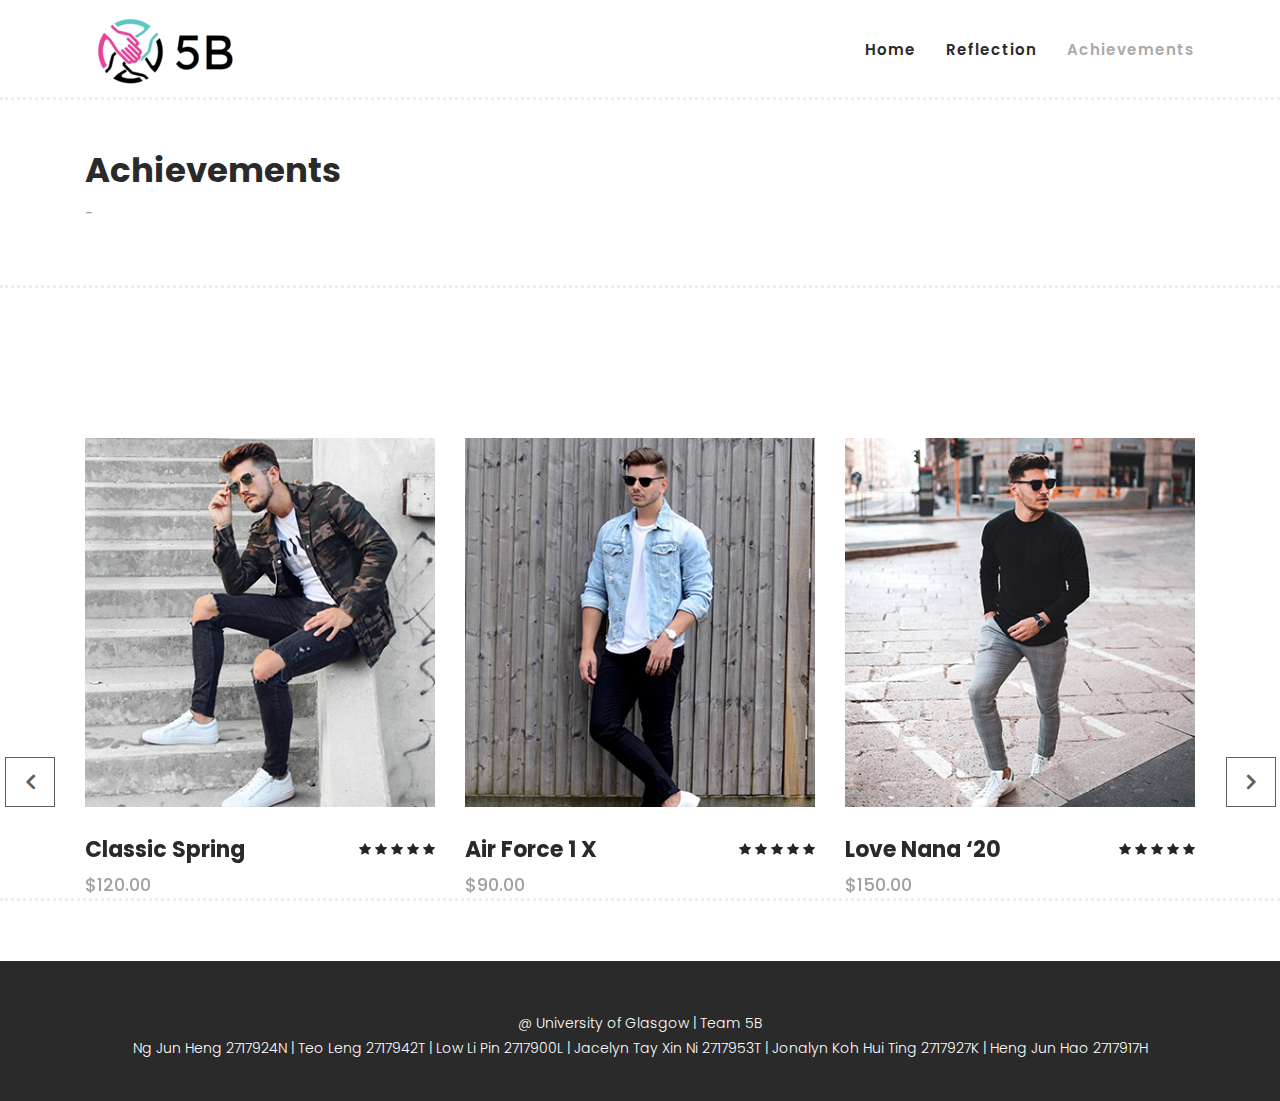
==== commit 3c641287: "27jul" ====
--- a/achievements.html
+++ b/achievements.html
@@ -42,8 +42,13 @@
                         <!-- ***** Menu Start ***** -->
                         <ul class="nav">
                             <li class="scroll-to-section"><a href="index.html">Home</a></li>
-                            <li class="scroll-to-section"><a href="projectProcess.html">Project Process</a></li>
-                            <li class="scroll-to-section"><a href="reflection.html">Reflection</a></li>
+                            <li class="dropdown">
+                                <a href="#" class="dropbtn">Reflection</a>
+                                <div class="dropdown-content">
+                                    <a href="projectProcess.html">Project Process</a>
+                                    <a href="gallery.html">Gallery</a>
+                                </div>
+                            </li>
                             <li class="scroll-to-section"><a href="achievements.html" class="active">Achievements</a></li>
                         </ul>
                         <a class='menu-trigger'>
--- a/assets/css/stylesheet.css
+++ b/assets/css/stylesheet.css
@@ -165,8 +165,6 @@
   font-style: italic;
   font-weight: 400;
 }
-
-
 
 /* 
 ---------------------------------------------
@@ -285,12 +283,12 @@
 
 .header-area .main-nav .nav li:hover a,
 .header-area .main-nav .nav li a.active {
-  color: #aaa!important;
+  color: #aaa;
 }
 
 .background-header .main-nav .nav li:hover a,
 .background-header .main-nav .nav li a.active {
-  color: #aaa!important;
+  color: #7f7f7f!important;
   opacity: 1;
 }
 
@@ -610,6 +608,26 @@
   }
 }
 
+.dropdown-content {
+  display: none;
+  position: absolute;
+  background-color: #fdfdfd;
+  min-width: 160px;
+  z-index: 1;
+  padding-left: 10px;
+}
+
+.header-area .main-nav .nav li .dropdown-content a {
+  color: #2a2a2a;
+}
+
+.dropdown:hover .dropdown-content {
+  display: block;
+}
+
+.header-area .main-nav .nav li .dropdown-content a:hover {
+  color: #aaa;
+}
 
 /* 
 ---------------------------------------------
@@ -651,13 +669,13 @@
 .main-banner .left-content .inner-content h4 {
   color: #fff;
   margin-top: -10px;
-  font-size: 52px;
+  font-size: 60px;
   font-weight: 700;
   margin-bottom: 20px;
 }
 
 .main-banner .left-content .inner-content span {
-  font-size: 16px;
+  font-size: 20px;
   color: #fff;
   font-weight: 400;
   font-style: italic;
@@ -754,6 +772,166 @@
 
 /*
 ---------------------------------------------
+Solution
+---------------------------------------------
+*/
+
+#solution {
+  padding-top: 50px;
+  padding-bottom: 50px;
+}
+
+#solution .left-content {
+  margin-right: 30px;
+}
+
+#solution .left-content h2 {
+  font-size: 34px;
+  font-weight: 700;
+  color: #2a2a2a;
+  margin-left: 11px;
+}
+
+#solution .left-content p {
+  font-size: 14px;
+  color: #2a2a2a;
+  font-weight: 500;
+  display: block;
+  margin-top: 25px;
+  margin-left: 11px;
+}
+
+/*
+---------------------------------------------
+Solution Photo Gallery
+---------------------------------------------
+*/
+
+#solutionPhotoGallery .section-heading {
+  margin-bottom: 60px;
+}
+
+#solutionPhotoGallery .section-heading h2{
+  margin-bottom: 10px;
+}
+
+#solutionPhotoGallery .item .down-content {
+  padding-top: 30px;
+  position: relative;
+  z-index: 3;
+  background-color: #fff;
+}
+
+#solutionPhotoGallery .item .down-content h4 {
+  font-size: 22px;
+  color: #2a2a2a;
+  font-weight: 700;
+  margin-bottom: 8px;
+}
+
+#solutionPhotoGallery .item .down-content span {
+  font-size: 18px;
+  color: #a1a1a1;
+  font-weight: 500;
+  display: block;
+}
+
+#solutionPhotoGallery .item .down-content ul.stars {
+  position: absolute;
+  right: 0;
+  top: 30px;
+}
+
+#solutionPhotoGallery .item .down-content ul.stars li {
+  display: inline;
+  font-size: 13px;
+}
+
+#solutionPhotoGallery .item .thumb {
+  position: relative;
+  width: 1100px;
+  height: 460px;
+}
+
+#solutionPhotoGallery .owl-nav {
+  text-align: center;
+  position: absolute;
+  width: 100%;
+  top: 40%;
+  transform: translateY(-25px);
+}
+
+#solutionPhotoGallery .owl-dots {
+  display: none;
+}
+    
+#solutionPhotoGallery .owl-nav .owl-prev{
+  position: absolute;
+  left: -80px;
+  top: 40px;
+  outline: none;
+}
+
+#solutionPhotoGallery .owl-nav .owl-prev span,
+#solutionPhotoGallery .owl-nav .owl-next span {
+  opacity: 0;
+}
+
+#solutionPhotoGallery .owl-nav .owl-prev:before {
+  display: inline-block;
+  font-family: 'FontAwesome';
+  color: #2a2a2a;
+  font-size: 25px;
+  font-weight: 700;
+  content: '\f104';
+  width: 50px;
+  height: 50px;
+  background-color: transparent;
+  line-height: 48px;
+  border :1px solid #2a2a2a;
+}
+
+#solutionPhotoGallery .owl-nav .owl-prev {
+  opacity: 0.75;
+  transition: all .5s;
+}
+
+#solutionPhotoGallery .owl-nav .owl-prev:hover {
+  opacity: 1;
+}
+
+#solutionPhotoGallery .owl-nav .owl-next {
+  opacity: 0.75;
+  transition: all .5s;
+}
+
+#solutionPhotoGallery .owl-nav .owl-next:hover {
+  opacity: 1;
+}
+
+#solutionPhotoGallery .owl-nav .owl-next{
+  outline: none;
+  position: absolute;
+  right: -85px;
+  top: 40px;
+}
+
+#solutionPhotoGallery .owl-nav .owl-next:before {
+  display: inline-block;
+  font-family: 'FontAwesome';
+  color: #2a2a2a;
+  font-size: 25px;
+  font-weight: 700;
+  content: '\f105';
+  width: 50px;
+  height: 50px;
+  background-color: transparent;
+  line-height: 48px;
+  border :1px solid #2a2a2a;
+}
+
+/*
+---------------------------------------------
 Project Process
 ---------------------------------------------
 */
@@ -769,6 +947,23 @@
 
 #projectProcess .section-heading h2{
   margin-bottom: 10px;
+}
+
+.collapsible {
+  cursor: pointer;
+  font-size: 24px;
+  font-weight: 700;
+  color: #2a2a2a;
+  margin-bottom: 10px;
+}
+
+.collapsible::after {
+  content: '\25B6'; /* Unicode for right-pointing triangle/arrow */
+  margin-left: 5px;
+}
+
+.collapsible.active::after {
+  content: '\25BC'; /* Unicode for downward-pointing triangle/arrow */
 }
 
 /*
@@ -903,7 +1098,7 @@
   font-style: italic;
   font-size: 12px;;
   text-align: center;
-  margin-bottom: 25px;
+  margin-bottom: 20px;
 }
 
 #jul19 .leather {
@@ -921,6 +1116,486 @@
 }
 
 #jul19 .third-image {
+  margin-bottom: 5px;
+  margin-left: 20px;
+}
+
+/*
+---------------------------------------------
+July 20
+---------------------------------------------
+*/
+
+#jul20 {
+  padding-top: 50px;
+  padding-bottom: 50px;
+  border-bottom: 3px dotted #eee;
+}
+
+#jul20 .left-content {
+  margin-right: 30px;
+}
+
+#jul20 .left-content h2 {
+  font-size: 34px;
+  font-weight: 700;
+  color: #2a2a2a;
+}
+
+#jul20 .left-content p {
+  font-size: 14px;
+  color: #2a2a2a;
+  font-weight: 500;
+  display: block;
+  margin-top: 25px;
+}
+
+#jul20 .left-content ol {
+  font-size: 14px;
+  color: #2a2a2a;
+  font-weight: 500;
+  display: block;
+  margin-top: 25px;
+}
+
+#jul20 .left-content li {
+  list-style-type: disc;
+  margin-left: 20px;
+}
+
+#jul20 .left-content .main-border-button a {
+  color: #2a2a2a;
+  border-color: #2a2a2a;
+  margin-top: 35px;
+}
+
+#jul20 .left-content .main-border-button a:hover {
+  background-color: #2a2a2a;
+  color: #fff;
+}
+
+#jul20 img {
+  width: 100%;
+  overflow: hidden;
+}
+
+#jul20 .right-content p{
+  font-style: italic;
+  font-size: 12px;;
+  text-align: center;
+  margin-bottom: 20px;
+}
+
+#jul20 .leather {
+  margin-bottom: 30px;
+}
+
+#jul20 .first-image {
+  margin-bottom: 5px;
+  margin-left: 20px;
+}
+
+#jul20 .second-image {
+  margin-bottom: 5px;
+  margin-left: 20px;
+}
+
+#jul20 .third-image {
+  margin-bottom: 5px;
+  margin-left: 20px;
+}
+
+/*
+---------------------------------------------
+July 21
+---------------------------------------------
+*/
+
+#jul21 {
+  padding-top: 50px;
+  padding-bottom: 50px;
+  border-bottom: 3px dotted #eee;
+}
+
+#jul21 .left-content {
+  margin-right: 30px;
+}
+
+#jul21 .left-content h2 {
+  font-size: 34px;
+  font-weight: 700;
+  color: #2a2a2a;
+}
+
+#jul21 .left-content p {
+  font-size: 14px;
+  color: #2a2a2a;
+  font-weight: 500;
+  display: block;
+  margin-top: 25px;
+}
+
+#jul21 .left-content ol {
+  font-size: 14px;
+  color: #2a2a2a;
+  font-weight: 500;
+  display: block;
+  margin-top: 25px;
+}
+
+#jul21 .left-content li {
+  list-style-type: disc;
+  margin-left: 20px;
+}
+
+#jul21 .left-content .main-border-button a {
+  color: #2a2a2a;
+  border-color: #2a2a2a;
+  margin-top: 35px;
+}
+
+#jul21 .left-content .main-border-button a:hover {
+  background-color: #2a2a2a;
+  color: #fff;
+}
+
+#jul21 img {
+  width: 100%;
+  overflow: hidden;
+}
+
+#jul21 .right-content p{
+  font-style: italic;
+  font-size: 12px;;
+  text-align: center;
+  margin-bottom: 20px;
+}
+
+#jul21 .leather {
+  margin-bottom: 30px;
+}
+
+#jul21 .first-image {
+  margin-bottom: 5px;
+  margin-left: 20px;
+}
+
+#jul21 .second-image {
+  margin-bottom: 5px;
+  margin-left: 20px;
+}
+
+#jul21 .third-image {
+  margin-bottom: 5px;
+  margin-left: 20px;
+}
+
+/*
+---------------------------------------------
+July 24
+---------------------------------------------
+*/
+
+#jul24 {
+  padding-top: 50px;
+  padding-bottom: 50px;
+  border-bottom: 3px dotted #eee;
+}
+
+#jul24 .left-content {
+  margin-right: 30px;
+}
+
+#jul24 .left-content h2 {
+  font-size: 34px;
+  font-weight: 700;
+  color: #2a2a2a;
+}
+
+#jul24 .left-content p {
+  font-size: 14px;
+  color: #2a2a2a;
+  font-weight: 500;
+  display: block;
+  margin-top: 25px;
+}
+
+#jul24 .left-content ol {
+  font-size: 14px;
+  color: #2a2a2a;
+  font-weight: 500;
+  display: block;
+  margin-top: 25px;
+}
+
+#jul24 .left-content li {
+  list-style-type: disc;
+  margin-left: 20px;
+}
+
+#jul24 .left-content .main-border-button a {
+  color: #2a2a2a;
+  border-color: #2a2a2a;
+  margin-top: 35px;
+}
+
+#jul24 .left-content .main-border-button a:hover {
+  background-color: #2a2a2a;
+  color: #fff;
+}
+
+#jul24 img {
+  width: 100%;
+  overflow: hidden;
+}
+
+#jul24 .right-content p{
+  font-style: italic;
+  font-size: 12px;;
+  text-align: center;
+  margin-bottom: 20px;
+}
+
+#jul24 .leather {
+  margin-bottom: 30px;
+}
+
+#jul24 .first-image {
+  margin-bottom: 5px;
+  margin-left: 20px;
+}
+
+#jul24 .second-image {
+  margin-bottom: 5px;
+  margin-left: 20px;
+}
+
+/*
+---------------------------------------------
+July 25
+---------------------------------------------
+*/
+
+#jul25 {
+  padding-top: 50px;
+  padding-bottom: 50px;
+  border-bottom: 3px dotted #eee;
+}
+
+#jul25 .left-content {
+  margin-right: 30px;
+}
+
+#jul25 .left-content h2 {
+  font-size: 34px;
+  font-weight: 700;
+  color: #2a2a2a;
+}
+
+#jul25 .left-content p {
+  font-size: 14px;
+  color: #2a2a2a;
+  font-weight: 500;
+  display: block;
+  margin-top: 25px;
+}
+
+#jul25 .left-content ol {
+  font-size: 14px;
+  color: #2a2a2a;
+  font-weight: 500;
+  display: block;
+  margin-top: 25px;
+}
+
+#jul25 .left-content li {
+  list-style-type: disc;
+  margin-left: 20px;
+}
+
+#jul25 .left-content .main-border-button a {
+  color: #2a2a2a;
+  border-color: #2a2a2a;
+  margin-top: 35px;
+}
+
+#jul25 .left-content .main-border-button a:hover {
+  background-color: #2a2a2a;
+  color: #fff;
+}
+
+#jul25 img {
+  width: 100%;
+  overflow: hidden;
+}
+
+#jul25 .right-content p{
+  font-style: italic;
+  font-size: 12px;;
+  text-align: center;
+  margin-bottom: 20px;
+}
+
+#jul25 .leather {
+  margin-bottom: 30px;
+}
+
+#jul25 .first-image {
+  margin-bottom: 5px;
+  margin-left: 20px;
+}
+
+#jul25 .second-image {
+  margin-bottom: 5px;
+  margin-left: 20px;
+}
+
+/*
+---------------------------------------------
+July 26
+---------------------------------------------
+*/
+
+#jul26 {
+  padding-top: 50px;
+  padding-bottom: 50px;
+  border-bottom: 3px dotted #eee;
+}
+
+#jul26 .left-content {
+  margin-right: 30px;
+}
+
+#jul26 .left-content h2 {
+  font-size: 34px;
+  font-weight: 700;
+  color: #2a2a2a;
+}
+
+#jul26 .left-content p {
+  font-size: 14px;
+  color: #2a2a2a;
+  font-weight: 500;
+  display: block;
+  margin-top: 25px;
+}
+
+#jul26 .left-content ol {
+  font-size: 14px;
+  color: #2a2a2a;
+  font-weight: 500;
+  display: block;
+  margin-top: 25px;
+}
+
+#jul26 .left-content li {
+  list-style-type: disc;
+  margin-left: 20px;
+}
+
+#jul26 .left-content .main-border-button a {
+  color: #2a2a2a;
+  border-color: #2a2a2a;
+  margin-top: 35px;
+}
+
+#jul26 .left-content .main-border-button a:hover {
+  background-color: #2a2a2a;
+  color: #fff;
+}
+
+#jul26 img {
+  width: 100%;
+  overflow: hidden;
+}
+
+#jul26 .right-content p{
+  font-style: italic;
+  font-size: 12px;;
+  text-align: center;
+  margin-bottom: 20px;
+}
+
+#jul26 .leather {
+  margin-bottom: 30px;
+}
+
+#jul26 .first-image {
+  margin-bottom: 5px;
+  margin-left: 20px;
+}
+
+/*
+---------------------------------------------
+July 27
+---------------------------------------------
+*/
+
+#jul27 {
+  padding-top: 50px;
+  padding-bottom: 50px;
+  border-bottom: 3px dotted #eee;
+}
+
+#jul27 .left-content {
+  margin-right: 30px;
+}
+
+#jul27 .left-content h2 {
+  font-size: 34px;
+  font-weight: 700;
+  color: #2a2a2a;
+}
+
+#jul27 .left-content p {
+  font-size: 14px;
+  color: #2a2a2a;
+  font-weight: 500;
+  display: block;
+  margin-top: 25px;
+}
+
+#jul27 .left-content ol {
+  font-size: 14px;
+  color: #2a2a2a;
+  font-weight: 500;
+  display: block;
+  margin-top: 25px;
+}
+
+#jul27 .left-content li {
+  list-style-type: disc;
+  margin-left: 20px;
+}
+
+#jul27 .left-content .main-border-button a {
+  color: #2a2a2a;
+  border-color: #2a2a2a;
+  margin-top: 35px;
+}
+
+#jul27 .left-content .main-border-button a:hover {
+  background-color: #2a2a2a;
+  color: #fff;
+}
+
+#jul27 img {
+  width: 100%;
+  overflow: hidden;
+}
+
+#jul27 .right-content p{
+  font-style: italic;
+  font-size: 12px;;
+  text-align: center;
+  margin-bottom: 20px;
+}
+
+#jul27 .leather {
+  margin-bottom: 30px;
+}
+
+#jul27 .first-image {
   margin-bottom: 5px;
   margin-left: 20px;
 }
@@ -1123,7 +1798,7 @@
   background-color: #fff;
 }
 
-#prophotoGalleryjectProcess .owl-nav {
+#photoGallery .owl-nav {
   text-align: center;
   position: absolute;
   width: 100%;
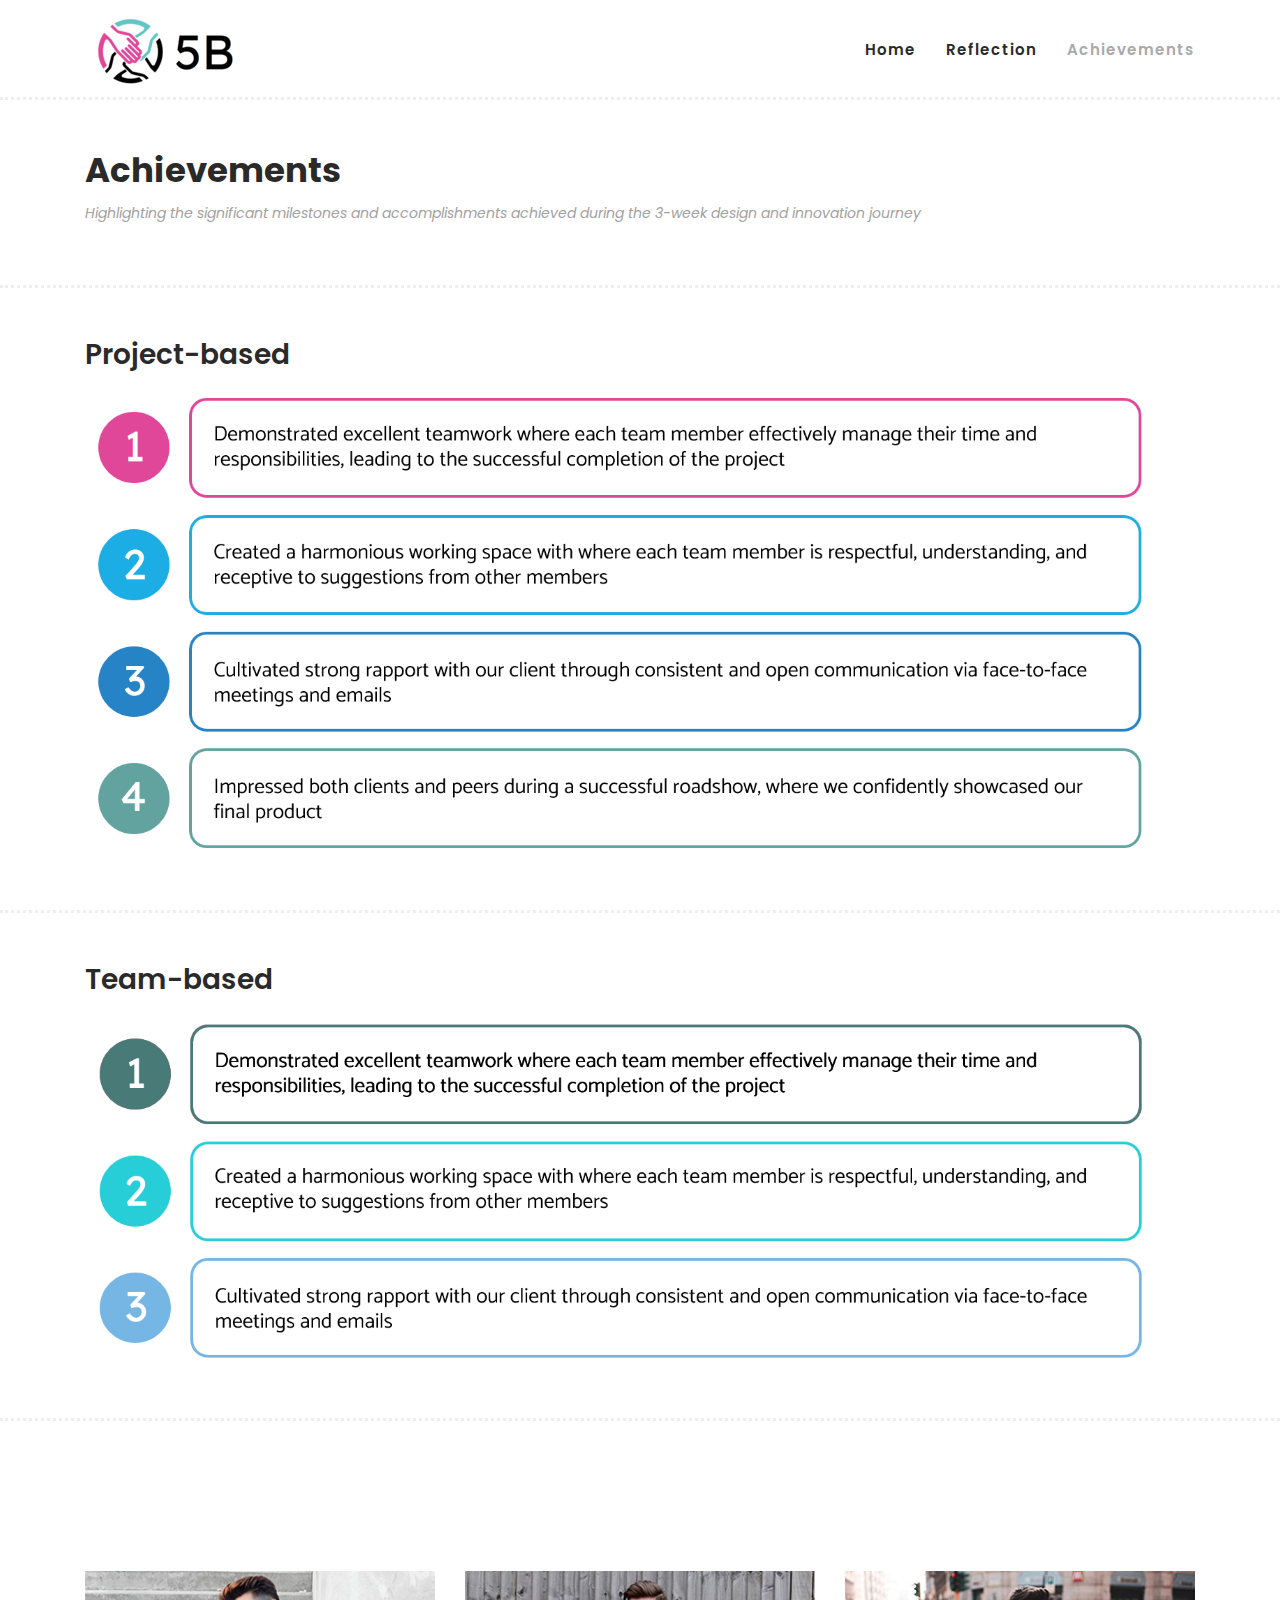
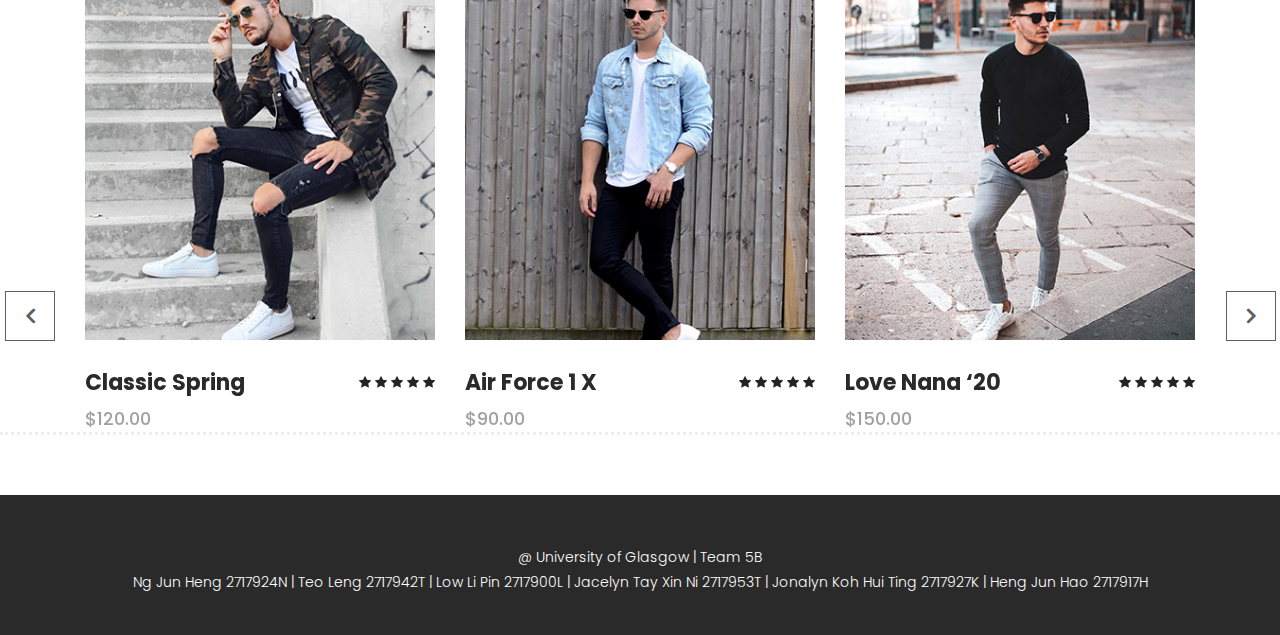
==== commit 7039beff: "2aug" ====
--- a/achievements.html
+++ b/achievements.html
@@ -66,13 +66,30 @@
     <section class="section" id="achievements">
         <div class="container">
             <div class="row">
-                <div class="col-lg-8">
+                <div class="col-lg-11">
                     <div class="section-heading">
                         <h2>Achievements</h2>
-                        <span>-</span>
+                        <span>Highlighting the significant milestones and accomplishments achieved during the 3-week design and innovation 
+                            journey</span>
                     </div>
                 </div>
             </div>
+        </div>
+    </section>
+
+    <!-- ***** Project-based Achievements Area Starts ***** -->
+    <section class="section" id="pbAchievements">
+        <div class="container">
+            <h3>Project-based</h3>
+            <img src="assets/images/pb2.png" alt="" class="pbFit">
+        </div>
+    </section>
+
+    <!-- ***** Team-based Achievements Area Starts ***** -->
+    <section class="section" id="teamAchievements">
+        <div class="container">
+            <h3>Team-based</h3>
+            <img src="assets/images/tb2.png" alt="" class="pbFit">
         </div>
     </section>
 
--- a/assets/css/stylesheet.css
+++ b/assets/css/stylesheet.css
@@ -801,6 +801,15 @@
   margin-left: 11px;
 }
 
+#solution2 .left-content p {
+  font-size: 14px;
+  color: #2a2a2a;
+  font-weight: 500;
+  display: block;
+  margin-top: 25px;
+  margin-left: 11px;
+}
+
 /*
 ---------------------------------------------
 Solution Photo Gallery
@@ -824,9 +833,14 @@
 
 #solutionPhotoGallery .item .down-content h4 {
   font-size: 22px;
-  color: #2a2a2a;
+  color: #7a7a7a;
   font-weight: 700;
   margin-bottom: 8px;
+}
+
+#solutionPhotoGallery .item .down-content p {
+  color: #9d9d9d;
+  font-style: italic;
 }
 
 #solutionPhotoGallery .item .down-content span {
@@ -968,6 +982,53 @@
 
 /*
 ---------------------------------------------
+Main Reflection
+---------------------------------------------
+*/
+
+.fit-image {
+  max-width: 1100px; 
+  height: auto;
+}
+
+#mainReflection {
+  padding-top: 50px;
+  border-bottom: 3px dotted #eee;
+}
+
+#mainReflection .section-heading {
+  margin-bottom: 60px;
+}
+
+#mainReflection .section-heading h2{
+  margin-bottom: 10px;
+}
+
+#mainReflection .section-heading h3 {
+  font-size: 28px;
+  font-weight: 600;
+  color: #2a2a2a;
+}
+
+.collapsible {
+  cursor: pointer;
+  font-size: 24px;
+  font-weight: 700;
+  color: #2a2a2a;
+  margin-bottom: 10px;
+}
+
+.collapsible::after {
+  content: '\25B6'; /* Unicode for right-pointing triangle/arrow */
+  margin-left: 5px;
+}
+
+.collapsible.active::after {
+  content: '\25BC'; /* Unicode for downward-pointing triangle/arrow */
+}
+
+/*
+---------------------------------------------
 July 18
 ---------------------------------------------
 */
@@ -983,9 +1044,9 @@
   margin-right: 30px;
 }
 
-#jul18 .left-content h2 {
-  font-size: 34px;
-  font-weight: 700;
+#jul18 .left-content h3 {
+  font-size: 28px;
+  font-weight: 600;
   color: #2a2a2a;
 }
 
@@ -1051,9 +1112,9 @@
   margin-right: 30px;
 }
 
-#jul19 .left-content h2 {
-  font-size: 34px;
-  font-weight: 700;
+#jul19 .left-content h3 {
+  font-size: 28px;
+  font-weight: 600;
   color: #2a2a2a;
 }
 
@@ -1136,9 +1197,9 @@
   margin-right: 30px;
 }
 
-#jul20 .left-content h2 {
-  font-size: 34px;
-  font-weight: 700;
+#jul20 .left-content h3 {
+  font-size: 28px;
+  font-weight: 600;
   color: #2a2a2a;
 }
 
@@ -1221,9 +1282,9 @@
   margin-right: 30px;
 }
 
-#jul21 .left-content h2 {
-  font-size: 34px;
-  font-weight: 700;
+#jul21 .left-content h3 {
+  font-size: 28px;
+  font-weight: 600;
   color: #2a2a2a;
 }
 
@@ -1306,9 +1367,9 @@
   margin-right: 30px;
 }
 
-#jul24 .left-content h2 {
-  font-size: 34px;
-  font-weight: 700;
+#jul24 .left-content h3 {
+  font-size: 28px;
+  font-weight: 600;
   color: #2a2a2a;
 }
 
@@ -1386,9 +1447,9 @@
   margin-right: 30px;
 }
 
-#jul25 .left-content h2 {
-  font-size: 34px;
-  font-weight: 700;
+#jul25 .left-content h3 {
+  font-size: 28px;
+  font-weight: 600;
   color: #2a2a2a;
 }
 
@@ -1466,9 +1527,9 @@
   margin-right: 30px;
 }
 
-#jul26 .left-content h2 {
-  font-size: 34px;
-  font-weight: 700;
+#jul26 .left-content h3 {
+  font-size: 28px;
+  font-weight: 600;
   color: #2a2a2a;
 }
 
@@ -1541,9 +1602,9 @@
   margin-right: 30px;
 }
 
-#jul27 .left-content h2 {
-  font-size: 34px;
-  font-weight: 700;
+#jul27 .left-content h3 {
+  font-size: 28px;
+  font-weight: 600;
   color: #2a2a2a;
 }
 
@@ -1600,6 +1661,326 @@
   margin-left: 20px;
 }
 
+#jul27 .second-image {
+  margin-bottom: 5px;
+  margin-left: 20px;
+}
+
+/*
+---------------------------------------------
+July 28
+---------------------------------------------
+*/
+
+#jul28 {
+  padding-top: 50px;
+  padding-bottom: 50px;
+  border-bottom: 3px dotted #eee;
+}
+
+#jul28 .left-content {
+  margin-right: 30px;
+}
+
+#jul28 .left-content h3 {
+  font-size: 28px;
+  font-weight: 600;
+  color: #2a2a2a;
+}
+
+#jul28 .left-content p {
+  font-size: 14px;
+  color: #2a2a2a;
+  font-weight: 500;
+  display: block;
+  margin-top: 25px;
+}
+
+#jul28 .left-content ol {
+  font-size: 14px;
+  color: #2a2a2a;
+  font-weight: 500;
+  display: block;
+  margin-top: 25px;
+}
+
+#jul28 .left-content li {
+  list-style-type: disc;
+  margin-left: 20px;
+}
+
+#jul28 .left-content .main-border-button a {
+  color: #2a2a2a;
+  border-color: #2a2a2a;
+  margin-top: 35px;
+}
+
+#jul28 .left-content .main-border-button a:hover {
+  background-color: #2a2a2a;
+  color: #fff;
+}
+
+#jul28 img {
+  width: 100%;
+  overflow: hidden;
+}
+
+#jul28 .right-content p{
+  font-style: italic;
+  font-size: 12px;;
+  text-align: center;
+  margin-bottom: 20px;
+}
+
+#jul28 .leather {
+  margin-bottom: 30px;
+}
+
+#jul28 .first-image {
+  margin-bottom: 5px;
+  margin-left: 20px;
+}
+
+#jul28 .second-image {
+  margin-bottom: 5px;
+  margin-left: 20px;
+}
+
+#jul28 .third-image {
+  margin-bottom: 5px;
+  margin-left: 20px;
+}
+
+/*
+---------------------------------------------
+July 31
+---------------------------------------------
+*/
+
+#jul31 {
+  padding-top: 50px;
+  padding-bottom: 50px;
+  border-bottom: 3px dotted #eee;
+}
+
+#jul31 .left-content {
+  margin-right: 30px;
+}
+
+#jul31 .left-content h3 {
+  font-size: 28px;
+  font-weight: 600;
+  color: #2a2a2a;
+}
+
+#jul31 .left-content p {
+  font-size: 14px;
+  color: #2a2a2a;
+  font-weight: 500;
+  display: block;
+  margin-top: 25px;
+}
+
+#jul31 .left-content ol {
+  font-size: 14px;
+  color: #2a2a2a;
+  font-weight: 500;
+  display: block;
+  margin-top: 25px;
+}
+
+#jul31 .left-content li {
+  list-style-type: disc;
+  margin-left: 20px;
+}
+
+#jul31 .left-content .main-border-button a {
+  color: #2a2a2a;
+  border-color: #2a2a2a;
+  margin-top: 35px;
+}
+
+#jul31 .left-content .main-border-button a:hover {
+  background-color: #2a2a2a;
+  color: #fff;
+}
+
+#jul31 img {
+  width: 100%;
+  overflow: hidden;
+}
+
+#jul31 .right-content p{
+  font-style: italic;
+  font-size: 12px;;
+  text-align: center;
+  margin-bottom: 20px;
+}
+
+#jul31 .leather {
+  margin-bottom: 30px;
+}
+
+#jul31 .first-image {
+  margin-bottom: 5px;
+  margin-left: 20px;
+}
+
+#jul31 .second-image {
+  margin-bottom: 5px;
+  margin-left: 20px;
+}
+
+/*
+---------------------------------------------
+August 1
+---------------------------------------------
+*/
+
+#aug1 {
+  padding-top: 50px;
+  padding-bottom: 50px;
+  border-bottom: 3px dotted #eee;
+}
+
+#aug1 .left-content {
+  margin-right: 30px;
+}
+
+#aug1 .left-content h3 {
+  font-size: 28px;
+  font-weight: 600;
+  color: #2a2a2a;
+}
+
+#aug1 .left-content p {
+  font-size: 14px;
+  color: #2a2a2a;
+  font-weight: 500;
+  display: block;
+  margin-top: 25px;
+}
+
+#aug1 .left-content ol {
+  font-size: 14px;
+  color: #2a2a2a;
+  font-weight: 500;
+  display: block;
+  margin-top: 25px;
+}
+
+#aug1 .left-content li {
+  list-style-type: disc;
+  margin-left: 20px;
+}
+
+#aug1 .left-content .main-border-button a {
+  color: #2a2a2a;
+  border-color: #2a2a2a;
+  margin-top: 35px;
+}
+
+#aug1 .left-content .main-border-button a:hover {
+  background-color: #2a2a2a;
+  color: #fff;
+}
+
+#aug1 img {
+  width: 100%;
+  overflow: hidden;
+}
+
+#aug1 .right-content p{
+  font-style: italic;
+  font-size: 12px;;
+  text-align: center;
+  margin-bottom: 20px;
+}
+
+#aug1 .leather {
+  margin-bottom: 30px;
+}
+
+#aug1 .first-image {
+  margin-bottom: 5px;
+  margin-left: 20px;
+}
+
+/*
+---------------------------------------------
+August 2
+---------------------------------------------
+*/
+
+#aug2 {
+  padding-top: 50px;
+  padding-bottom: 50px;
+  border-bottom: 3px dotted #eee;
+}
+
+#aug2 .left-content {
+  margin-right: 30px;
+}
+
+#aug2 .left-content h3 {
+  font-size: 28px;
+  font-weight: 600;
+  color: #2a2a2a;
+}
+
+#aug2 .left-content p {
+  font-size: 14px;
+  color: #2a2a2a;
+  font-weight: 500;
+  display: block;
+  margin-top: 25px;
+}
+
+#aug2 .left-content ol {
+  font-size: 14px;
+  color: #2a2a2a;
+  font-weight: 500;
+  display: block;
+  margin-top: 25px;
+}
+
+#aug2 .left-content li {
+  list-style-type: disc;
+  margin-left: 20px;
+}
+
+#aug2 .left-content .main-border-button a {
+  color: #2a2a2a;
+  border-color: #2a2a2a;
+  margin-top: 35px;
+}
+
+#aug2 .left-content .main-border-button a:hover {
+  background-color: #2a2a2a;
+  color: #fff;
+}
+
+#aug2 img {
+  width: 100%;
+  overflow: hidden;
+}
+
+#aug2 .right-content p{
+  font-style: italic;
+  font-size: 12px;;
+  text-align: center;
+  margin-bottom: 20px;
+}
+
+#aug2 .leather {
+  margin-bottom: 30px;
+}
+
+#aug2 .first-image {
+  margin-bottom: 5px;
+  margin-left: 20px;
+}
+
 /*
 ---------------------------------------------
 Reflection
@@ -1636,6 +2017,36 @@
 
 #achievements .section-heading h2{
   margin-bottom: 10px;
+}
+
+#pbAchievements {
+  padding-top: 50px;
+  padding-bottom: 50px;
+  border-bottom: 3px dotted #eee;
+}
+
+#pbAchievements h3 {
+  font-size: 28px;
+  font-weight: 600;
+  color: #2a2a2a;
+}
+
+.pbFit{
+  max-width: 1270px; 
+  height: auto;
+  margin-top: 15px;
+}
+
+#teamAchievements {
+  padding-top: 50px;
+  padding-bottom: 50px;
+  border-bottom: 3px dotted #eee;
+}
+
+#teamAchievements h3 {
+  font-size: 28px;
+  font-weight: 600;
+  color: #2a2a2a;
 }
 
 /* 
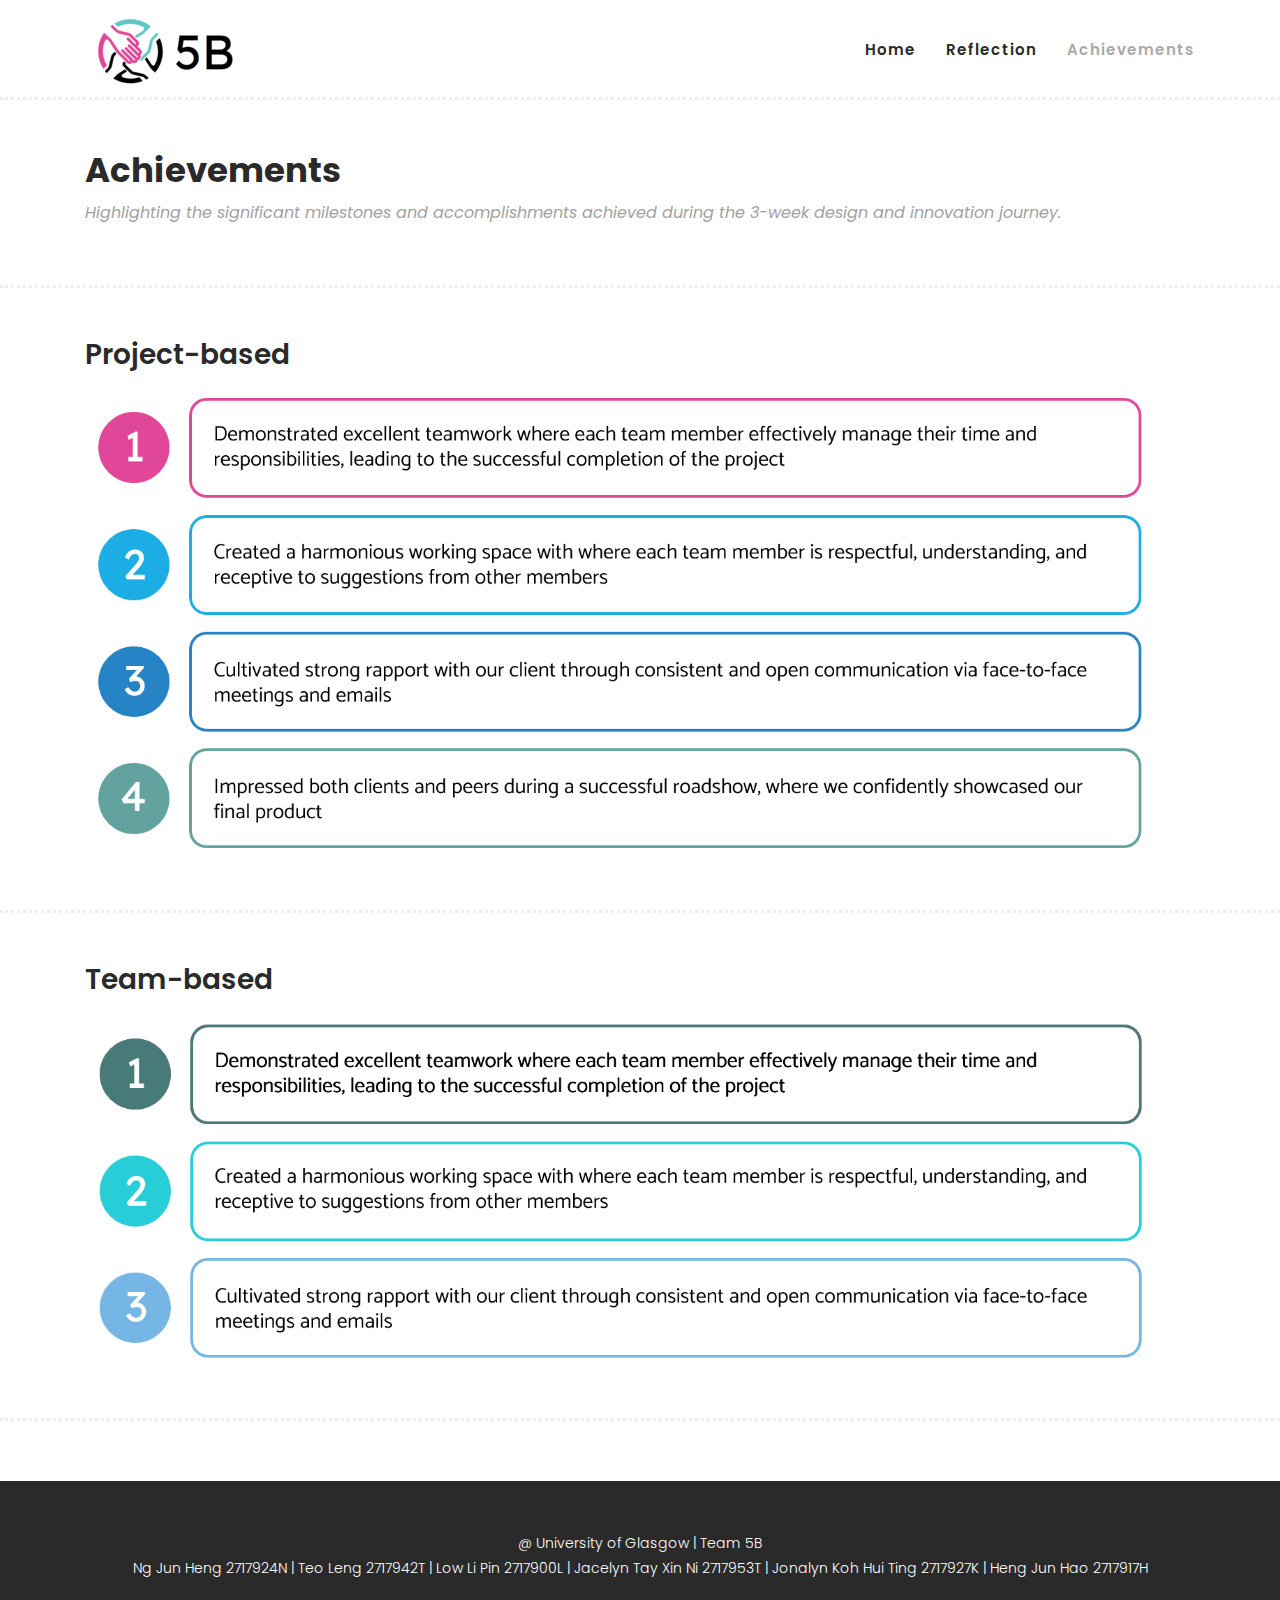
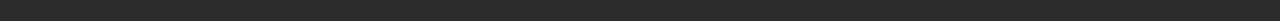
==== commit 777ea71d: "4aug" ====
--- a/achievements.html
+++ b/achievements.html
@@ -70,7 +70,7 @@
                     <div class="section-heading">
                         <h2>Achievements</h2>
                         <span>Highlighting the significant milestones and accomplishments achieved during the 3-week design and innovation 
-                            journey</span>
+                            journey.</span>
                     </div>
                 </div>
             </div>
@@ -92,113 +92,6 @@
             <img src="assets/images/tb2.png" alt="" class="pbFit">
         </div>
     </section>
-
-<!-- ***** Photo Gallery Starts ***** -->
-<section class="section" id="photoGallery">
-    <div class="container">
-        <div class="row">
-            <div class="col-lg-12">
-                <div class="men-item-carousel">
-                    <div class="owl-men-item owl-carousel">
-                        <div class="item">
-                            <div class="thumb">
-                                <div class="hover-content">
-                                    <ul>
-                                        <li><a href="single-product.html"><i class="fa fa-eye"></i></a></li>
-                                        <li><a href="single-product.html"><i class="fa fa-star"></i></a></li>
-                                        <li><a href="single-product.html"><i class="fa fa-shopping-cart"></i></a></li>
-                                    </ul>
-                                </div>
-                                <img src="assets/images/men-01.jpg" alt="">
-                            </div>
-                            <div class="down-content">
-                                <h4>Classic Spring</h4>
-                                <span>$120.00</span>
-                                <ul class="stars">
-                                    <li><i class="fa fa-star"></i></li>
-                                    <li><i class="fa fa-star"></i></li>
-                                    <li><i class="fa fa-star"></i></li>
-                                    <li><i class="fa fa-star"></i></li>
-                                    <li><i class="fa fa-star"></i></li>
-                                </ul>
-                            </div>
-                        </div>
-                        <div class="item">
-                            <div class="thumb">
-                                <div class="hover-content">
-                                    <ul>
-                                        <li><a href="single-product.html"><i class="fa fa-eye"></i></a></li>
-                                        <li><a href="single-product.html"><i class="fa fa-star"></i></a></li>
-                                        <li><a href="single-product.html"><i class="fa fa-shopping-cart"></i></a></li>
-                                    </ul>
-                                </div>
-                                <img src="assets/images/men-02.jpg" alt="">
-                            </div>
-                            <div class="down-content">
-                                <h4>Air Force 1 X</h4>
-                                <span>$90.00</span>
-                                <ul class="stars">
-                                    <li><i class="fa fa-star"></i></li>
-                                    <li><i class="fa fa-star"></i></li>
-                                    <li><i class="fa fa-star"></i></li>
-                                    <li><i class="fa fa-star"></i></li>
-                                    <li><i class="fa fa-star"></i></li>
-                                </ul>
-                            </div>
-                        </div>
-                        <div class="item">
-                            <div class="thumb">
-                                <div class="hover-content">
-                                    <ul>
-                                        <li><a href="single-product.html"><i class="fa fa-eye"></i></a></li>
-                                        <li><a href="single-product.html"><i class="fa fa-star"></i></a></li>
-                                        <li><a href="single-product.html"><i class="fa fa-shopping-cart"></i></a></li>
-                                    </ul>
-                                </div>
-                                <img src="assets/images/men-03.jpg" alt="">
-                            </div>
-                            <div class="down-content">
-                                <h4>Love Nana ‘20</h4>
-                                <span>$150.00</span>
-                                <ul class="stars">
-                                    <li><i class="fa fa-star"></i></li>
-                                    <li><i class="fa fa-star"></i></li>
-                                    <li><i class="fa fa-star"></i></li>
-                                    <li><i class="fa fa-star"></i></li>
-                                    <li><i class="fa fa-star"></i></li>
-                                </ul>
-                            </div>
-                        </div>
-                        <div class="item">
-                            <div class="thumb">
-                                <div class="hover-content">
-                                    <ul>
-                                        <li><a href="single-product.html"><i class="fa fa-eye"></i></a></li>
-                                        <li><a href="single-product.html"><i class="fa fa-star"></i></a></li>
-                                        <li><a href="single-product.html"><i class="fa fa-shopping-cart"></i></a></li>
-                                    </ul>
-                                </div>
-                                <img src="assets/images/men-01.jpg" alt="">
-                            </div>
-                            <div class="down-content">
-                                <h4>Classic Spring</h4>
-                                <span>$120.00</span>
-                                <ul class="stars">
-                                    <li><i class="fa fa-star"></i></li>
-                                    <li><i class="fa fa-star"></i></li>
-                                    <li><i class="fa fa-star"></i></li>
-                                    <li><i class="fa fa-star"></i></li>
-                                    <li><i class="fa fa-star"></i></li>
-                                </ul>
-                            </div>
-                        </div>
-                    </div>
-                </div>
-            </div>
-        </div>
-    </div>
-</section>
-<!-- ***** Photo Gallery Ends ***** -->
 
     <!-- ***** Footer Start ***** -->
     <footer>
--- a/assets/css/stylesheet.css
+++ b/assets/css/stylesheet.css
@@ -34,7 +34,7 @@
 
 ul, li {
   padding: 0;
-  margin: 0;
+  margin-left: 0px;
   list-style: none;
 }
 
@@ -160,10 +160,33 @@
 }
 
 .section-heading span {
-  font-size: 14px;
+  font-size: 16px;
   color: #a1a1a1;
   font-style: italic;
   font-weight: 400;
+}
+
+.section-heading p {
+  font-size: 14px;
+  color: #2a2a2a;
+  font-weight: 500;
+  display: block;
+}
+
+.section-heading .note {
+  font-size: 14px;
+  color: #a0a0a0;
+  font-weight: 500;
+  display: block;
+  font-style: italic;
+}
+
+.section-heading .text-fit {
+  max-width: 1300px;
+}
+
+.section-heading h6 {
+  margin-bottom: 10px;
 }
 
 /* 
@@ -1010,6 +1033,12 @@
   color: #2a2a2a;
 }
 
+#mainReflection .section-heading li {
+  padding: 0;
+  margin-left: 20px;
+  list-style: disc;
+}
+
 .collapsible {
   cursor: pointer;
   font-size: 24px;
@@ -1977,6 +2006,81 @@
 }
 
 #aug2 .first-image {
+  margin-bottom: 5px;
+  margin-left: 20px;
+}
+
+/*
+---------------------------------------------
+August 3
+---------------------------------------------
+*/
+
+#aug3 {
+  padding-top: 50px;
+  padding-bottom: 50px;
+  border-bottom: 3px dotted #eee;
+}
+
+#aug3 .left-content {
+  margin-right: 30px;
+}
+
+#aug3 .left-content h3 {
+  font-size: 28px;
+  font-weight: 600;
+  color: #2a2a2a;
+}
+
+#aug3 .left-content p {
+  font-size: 14px;
+  color: #2a2a2a;
+  font-weight: 500;
+  display: block;
+  margin-top: 25px;
+}
+
+#aug3 .left-content ol {
+  font-size: 14px;
+  color: #2a2a2a;
+  font-weight: 500;
+  display: block;
+  margin-top: 25px;
+}
+
+#aug3 .left-content li {
+  list-style-type: disc;
+  margin-left: 20px;
+}
+
+#aug3 .left-content .main-border-button a {
+  color: #2a2a2a;
+  border-color: #2a2a2a;
+  margin-top: 35px;
+}
+
+#aug3 .left-content .main-border-button a:hover {
+  background-color: #2a2a2a;
+  color: #fff;
+}
+
+#aug3 img {
+  width: 100%;
+  overflow: hidden;
+}
+
+#aug3 .right-content p{
+  font-style: italic;
+  font-size: 12px;;
+  text-align: center;
+  margin-bottom: 20px;
+}
+
+#aug3 .leather {
+  margin-bottom: 30px;
+}
+
+#aug3 .first-image {
   margin-bottom: 5px;
   margin-left: 20px;
 }
@@ -2285,663 +2389,6 @@
   line-height: 48px;
   border :1px solid #2a2a2a;
 }
-
-
-
-
-
-
-
-
-
-
-/* 
----------------------------------------------
-Products Page
---------------------------------------------- 
-*/
-
-.page-heading {
-  margin-top: 160px;
-  margin-bottom: 30px;
-  background-image: url(../images/products-page-heading.jpg);
-  background-position: center center;
-  background-size: cover;
-  background-repeat: no-repeat;
-}
-
-.page-heading .inner-content {
-  padding: 150px 0px;
-  text-align: center;
-}
-
-.page-heading .inner-content h2 {
-  font-size: 52px;
-  color: #fff;
-  font-weight: 700;
-  margin-bottom: 15px;
-}
-
-.page-heading .inner-content span {
-  font-size: 16px;
-  font-weight: 500;
-  color: #fff;
-  font-style: italic;
-}
-
-#products .section-heading {
-  text-align: center;
-  margin-bottom: 60px;
-  margin-top: 80px;
-}
-
-#products .item {
-  margin-bottom: 30px;
-}
-
-#products .item .thumb img {
-  width: 100%;
-  overflow: hidden;
-}
-
-#products .item .down-content {
-  padding-top: 20px;
-  position: relative;
-  z-index: 3;
-  background-color: #fff;
-}
-
-#products .item .down-content h4 {
-  font-size: 22px;
-  color: #2a2a2a;
-  font-weight: 700;
-  margin-bottom: 8px;
-}
-
-#products .item .down-content span {
-  font-size: 18px;
-  color: #a1a1a1;
-  font-weight: 500;
-  display: block;
-}
-
-#products .item .down-content ul.stars {
-  position: absolute;
-  right: 0;
-  top: 20px;
-}
-
-#products .item .down-content ul.stars li {
-  display: inline;
-  font-size: 13px;
-}
-
-#products .item .thumb .hover-content {
-  position: absolute;
-  z-index: 2;
-  text-align: center;
-  bottom: -60px;
-  width: 100%;
-  opacity: 0;
-  visibility: hidden;
-  transition: all .5s;
-}
-
-#products .item .thumb:hover .hover-content {
-  bottom: 30px;
-  opacity: 1;
-  visibility: visible;
-}
-
-#products .item .thumb {
-  position: relative;
-}
-
-#products .item .thumb .hover-content ul li {
-  display: inline;
-  margin: 0px 10px;
-}
-
-#products .item .thumb .hover-content ul li a {
-  width: 50px;
-  height: 50px;
-  text-align: center;
-  line-height: 50px;
-  display: inline-block;
-  color: #2a2a2a;
-  background-color: #fff;
-}
-
-#products .pagination {
-  margin-top: 30px;
-  margin-bottom: 40px;
-}
-
-#products .pagination ul {
-  text-align: center;
-  width: 100%;
-}
-
-#products .pagination ul li {
-  display: inline;
-  margin: 0px 5px;
-}
-
-#products .pagination ul li a {
-  width: 44px;
-  height: 44px;
-  border: 1px solid #2a2a2a;
-  display: inline-block;
-  text-align: center;
-  line-height: 44px;
-  font-size: 14px;
-  font-weight: 500;
-  color: #2a2a2a;
-}
-
-#products .pagination ul li a:hover,
-#products .pagination ul li.active a {
-  background-color: #2a2a2a;
-  color: #fff;
-}
-
-
-
-/* 
----------------------------------------------
-Single Product Page
---------------------------------------------- 
-*/
-
-#product {
-  margin-top: 80px;
-}
-
-#product .left-images img {
-  width: 100%;
-  overflow: hidden;
-  margin-bottom: 30px;
-}
-
-#product .right-content {
-  position: relative;
-  z-index: 3;
-  background-color: #fff;
-}
-
-#product .right-content h4 {
-  font-size: 22px;
-  color: #2a2a2a;
-  font-weight: 700;
-  margin-bottom: 0px;
-}
-
-#product .right-content span.price {
-  font-size: 18px;
-  color: #a1a1a1;
-  font-weight: 500;
-  display: block;
-  margin-top: 5px;
-  border-bottom: 1px solid #eee;
-  padding-bottom: 20px;
-}
-
-#product .right-content ul.stars {
-  position: absolute;
-  right: 0;
-  top: 0;
-}
-
-#product .right-content ul.stars li {
-  display: inline;
-  font-size: 13px;
-}
-
-#product .right-content span {
-  font-size: 14px;
-  color: #aaaaaa;
-  font-weight: 500;
-  display: block;
-  margin-top: 25px;
-}
-
-#product .right-content .quote {
-  margin-top: 25px;
-}
-
-#product .right-content .quote i {
-  float: left;
-  font-size: 32px;
-  margin-right: 15px;
-  margin-top: 10px;
-}
-
-#product .right-content .quote p {
-  font-style: italic;
-  color: #2a2a2a;
-  font-weight: 500;
-}
-
-#product .right-content p {
-  font-size: 14px;
-  color: #aaaaaa;
-  font-weight: 500;
-  display: block;
-  margin-top: 25px;
-}
-
-.quantity-content {
-  margin-top: 30px;
-  padding-top: 30px;
-  border-top: 1px solid #eee;
-  border-bottom: 1px solid #eee;
-  width: 100%;
-  padding-bottom: 30px;
-  margin-bottom: 30px;
-}
-
-.quantity-content .left-content {
-  float: left;
-  margin-right: 30px;
-}
-
-.quantity-content .right-content {
-  text-align: right;
-}
-
-.quantity-content .left-content h6 {
-  padding-top: 7px;
-  font-size: 20px;
-  font-weight: 700;
-  color: #aaa;
-  position: relative;
-  z-index: 11;
-}
-
-.total h4 {
-  float: left;
-  font-size: 20px;
-  margin-top: 10px;
-  color: #aaa!important;
-}
-
-.total .main-border-button {
-  text-align: right;
-}
-
-.total .main-border-button a {
-  border-color: #2a2a2a;
-  color: #2a2a2a;
-}
-
-.total .main-border-button a:hover {
-  color: #fff;
-  background-color: #2a2a2a;
-}
-
-.quantity {
-  display: inline-block; }
- 
- .quantity .input-text.qty {
-  width: 35px;
-  height: 39px;
-  padding: 0 5px;
-  text-align: center;
-  background-color: transparent;
-  border: 1px solid #efefef;
- }
- 
- .quantity.buttons_added {
-  text-align: left;
-  position: relative;
-  white-space: nowrap;
-  vertical-align: top; }
- 
- .quantity.buttons_added input {
-  display: inline-block;
-  margin: 0;
-  vertical-align: top;
-  box-shadow: none;
- }
- 
- .quantity.buttons_added .minus,
- .quantity.buttons_added .plus {
-  padding: 7px 10px 8px;
-  height: 39px;
-  background-color: #ffffff;
-  border: 1px solid #efefef;
-  cursor:pointer;}
- 
- .quantity.buttons_added .minus {
-  border-right: 0; }
- 
- .quantity.buttons_added .plus {
-  border-left: 0; }
- 
- .quantity.buttons_added .minus:hover,
- .quantity.buttons_added .plus:hover {
-  background: #eeeeee; }
- 
- .quantity input::-webkit-outer-spin-button,
- .quantity input::-webkit-inner-spin-button {
-  -webkit-appearance: none;
-  -moz-appearance: none;
-  margin: 0; }
-  
-  .quantity.buttons_added .minus:focus,
- .quantity.buttons_added .plus:focus {
-  outline: none; }
-
-
-
-/* 
----------------------------------------------
-About Us Page
---------------------------------------------- 
-*/
-
-.about-page-heading {
-  margin-top: 160px;
-  margin-bottom: 30px;
-  background-image: url(../images/about-us-page-heading.jpg);
-  background-position: center center;
-  background-size: cover;
-  background-repeat: no-repeat;
-}
-
-.about-us {
-  margin-top: 80px;
-}
-
-.about-us .left-image img {
-  width: 100%;
-  overflow: hidden;
-}
-
-.about-us .right-content {
-  margin-left: 30px;
-}
-
-.about-us .right-content h4 {
-  font-size: 34px;
-  font-weight: 700;
-  color: #2a2a2a;
-}
-
-.about-us .right-content span {
-  font-size: 14px;
-  color: #aaaaaa;
-  font-weight: 500;
-  display: block;
-  margin-top: 25px;
-}
-
-.about-us .right-content .quote {
-  margin-top: 25px;
-}
-
-.about-us .right-content .quote i {
-  float: left;
-  font-size: 32px;
-  margin-right: 15px;
-  margin-top: 10px;
-}
-
-.about-us .right-content .quote p {
-  font-style: italic;
-  color: #2a2a2a;
-  font-weight: 500;
-}
-
-.about-us .right-content p {
-  font-size: 14px;
-  color: #aaaaaa;
-  font-weight: 500;
-  display: block;
-  margin-top: 25px;
-}
-
-.about-us .right-content ul {
-  border-top: 3px dotted #eee;
-  margin-top: 30px;
-  padding-top: 30px;
-}
-
-.about-us .right-content ul li {
-  display: inline-block;
-  margin-right: 5px;
-}
-
-.about-us .right-content ul li a {
-  width: 44px;
-  height: 44px;
-  background-color: #2a2a2a;
-  color: #fff;
-  display: inline-block;
-  text-align: center;
-  line-height: 44px;
-  border-radius: 50%;
-  transition: all .5s;
-}
-
-.about-us .right-content ul li a:hover {
-  background-color: #eee;
-  color: #2a2a2a;
-}
-
-.our-team {
-  margin-top: 100px;
-  padding-top: 90px;
-  padding-bottom: 90px;
-  border-top: 3px dotted #eee;
-}
-
-.our-team .section-heading {
-  margin-bottom: 60px;
-  text-align: center;
-}
-
-.our-team .section-heading h2 {
-  margin-bottom: 10px;
-}
-
-.our-team .team-item .thumb {
-  position: relative;
-}
-
-.our-team .team-item .thumb img {
-  width: 100%;
-  overflow: hidden;
-}
-
-.our-team .team-item .thumb .hover-effect {
-  position: absolute;
-  background-color: rgba(0,0,0,0.9);
-  width: 100%;
-  text-align: center;
-  top: 0;
-  bottom: 0;
-  opacity: 0;
-  visibility: hidden;
-  transition: all .3s;
-}
-
-.our-team .team-item .thumb:hover .hover-effect {
-  opacity: 1;
-  visibility: visible;
-}
-
-.our-team .team-item .thumb .hover-effect .inner-content {
-  position: absolute;
-  top: 50%;
-  text-align: center;
-  width: 100%;
-  transform: translateY(-22px);
-}
-
-.our-team .team-item .thumb .hover-effect .inner-content ul li {
-  display: inline-block;
-  margin: 0px 5px;
-}
-
-.our-team .team-item .thumb .hover-effect .inner-content ul li a {
-  width: 44px;
-  height: 44px;
-  background-color: #fff;
-  color: #2a2a2a;
-  display: inline-block;
-  text-align: center;
-  line-height: 44px;
-  border-radius: 50%;
-  transition: all .3s;
-}
-
-.our-team .team-item .thumb .hover-effect .inner-content ul li a:hover {
-  background-color: #2a2a2a;
-  color: #fff;
-}
-
-.our-team .team-item .down-content {
-  text-align: center;
-  padding-top: 25px;
-}
-
-.our-team .team-item .down-content h4 {
-  font-size: 24px;
-  color: #2a2a2a;
-  font-weight: 700;
-  margin-bottom: 5px;
-}
-
-.our-team .team-item .down-content span {
-  font-size: 14px;
-  color: #a1a1a1;
-  font-weight: 500;
-  display: block;
-  font-style: italic;
-}
-
-.our-services {
-  padding-top: 90px;
-  padding-bottom: 90px;
-  border-top: 3px dotted #eee;
-  border-bottom: 3px dotted #eee;
-}
-
-.our-services .section-heading {
-  margin-bottom: 60px;
-  text-align: center;
-}
-
-.our-services .section-heading h2 {
-  margin-bottom: 10px;
-}
-
-.our-services .service-item {
-  padding: 30px;
-  box-shadow: 0px 0px 15px rgba(0,0,0,0.10);
-  text-align: center;
-}
-
-.our-services .service-item img {
-  width: 100%;
-  overflow: hidden;
-}
-
-.our-services .service-item h4 {
-  font-size: 24px;
-  font-weight: 700;
-  color: #2a2a2a;
-  margin-bottom: 20px;
-}
-
-.our-services .service-item p {
-  margin-bottom: 25px;
-}
-
-
-
-/* 
----------------------------------------------
-contact Us Page
---------------------------------------------- 
-*/
-
-.contact-us {
-  margin-top: 90px;
-  border-bottom: 3px dotted #eee;
-  padding-bottom: 90px;
-}
-
-.contact-us .section-heading {
-  margin-bottom: 40px;
-}
-
-.contact-us #map {
-  margin-right: 30px;
-}
-
-.contact-us form input {
-  width: 100%;
-  height: 44px;
-  line-height: 44px;
-  padding: 0px 15px;
-  font-size: 14px;
-  font-style: italic;
-  font-weight: 500;
-  color: #aaa;
-  border-radius: 0px;
-  border: 1px solid #7a7a7a;
-  box-shadow: none;
-}
-
-.contact-us form input::focus {
-  border-color: #2a2a2a;
-  border-radius: 0px;
-}
-
-.contact-us form textarea {
-  width: 100%;
-  height: 140px;
-  min-height: 120px;
-  max-height: 200px;
-  margin-top: 30px;
-  margin-bottom: 25px;
-  line-height: 44px;
-  padding: 0px 15px;
-  font-size: 14px;
-  font-style: italic;
-  font-weight: 500;
-  color: #aaa;
-  border-radius: 0px;
-  border: 1px solid #7a7a7a;
-  box-shadow: none;
-}
-
-.contact-us form textarea::focus {
-  border-color: #2a2a2a;
-  border-radius: 0px;
-}
-
-.contact-us form button {
-  width: 44px;
-  height: 44px;
-  display: inline-block;
-  text-align: center;
-  line-height: 44px;
-  background-color: #2a2a2a;
-  box-shadow: none;
-  border: 1px solid transparent;
-  color: #fff;
-  transition: all 0.3s;
-}
-
-.contact-us form button:hover {
-  background-color: #fff;
-  border: 1px solid #2a2a2a;
-  color: #2a2a2a;
-}
-
 
 /* 
 ---------------------------------------------
